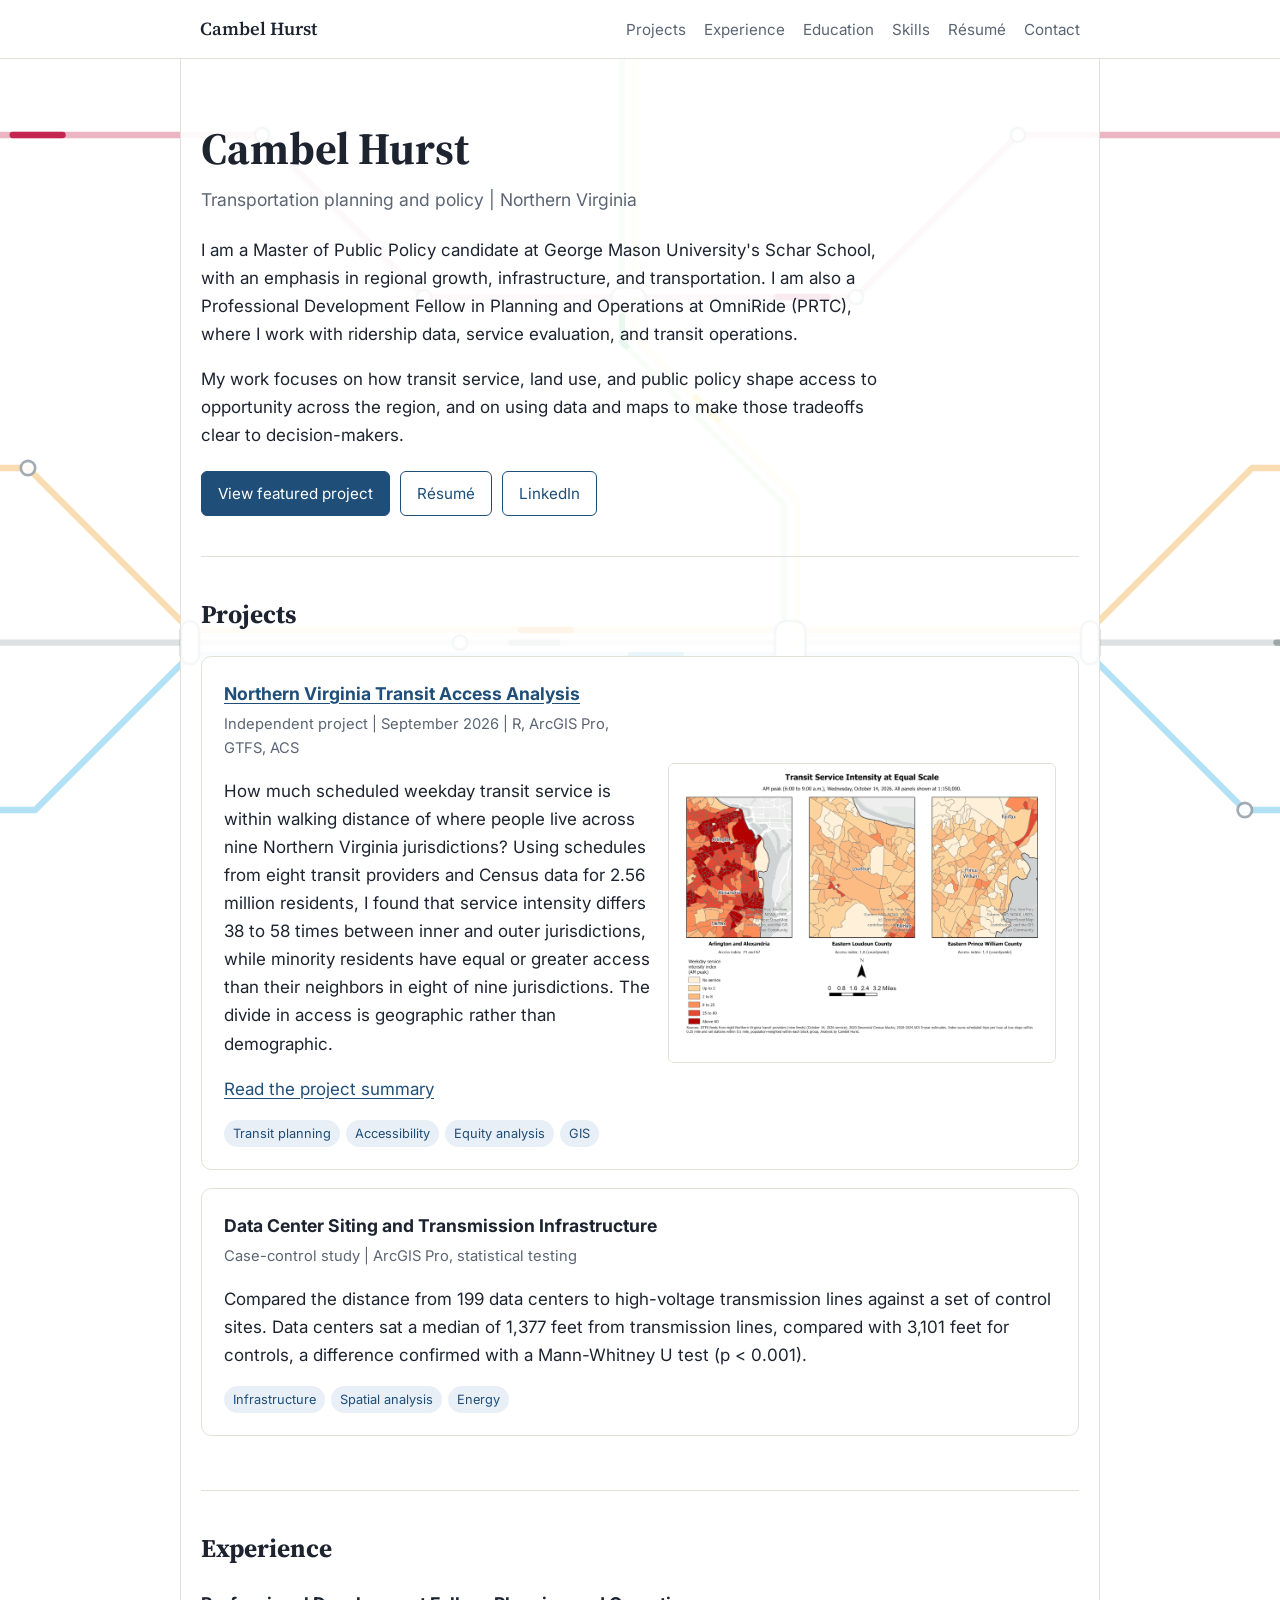
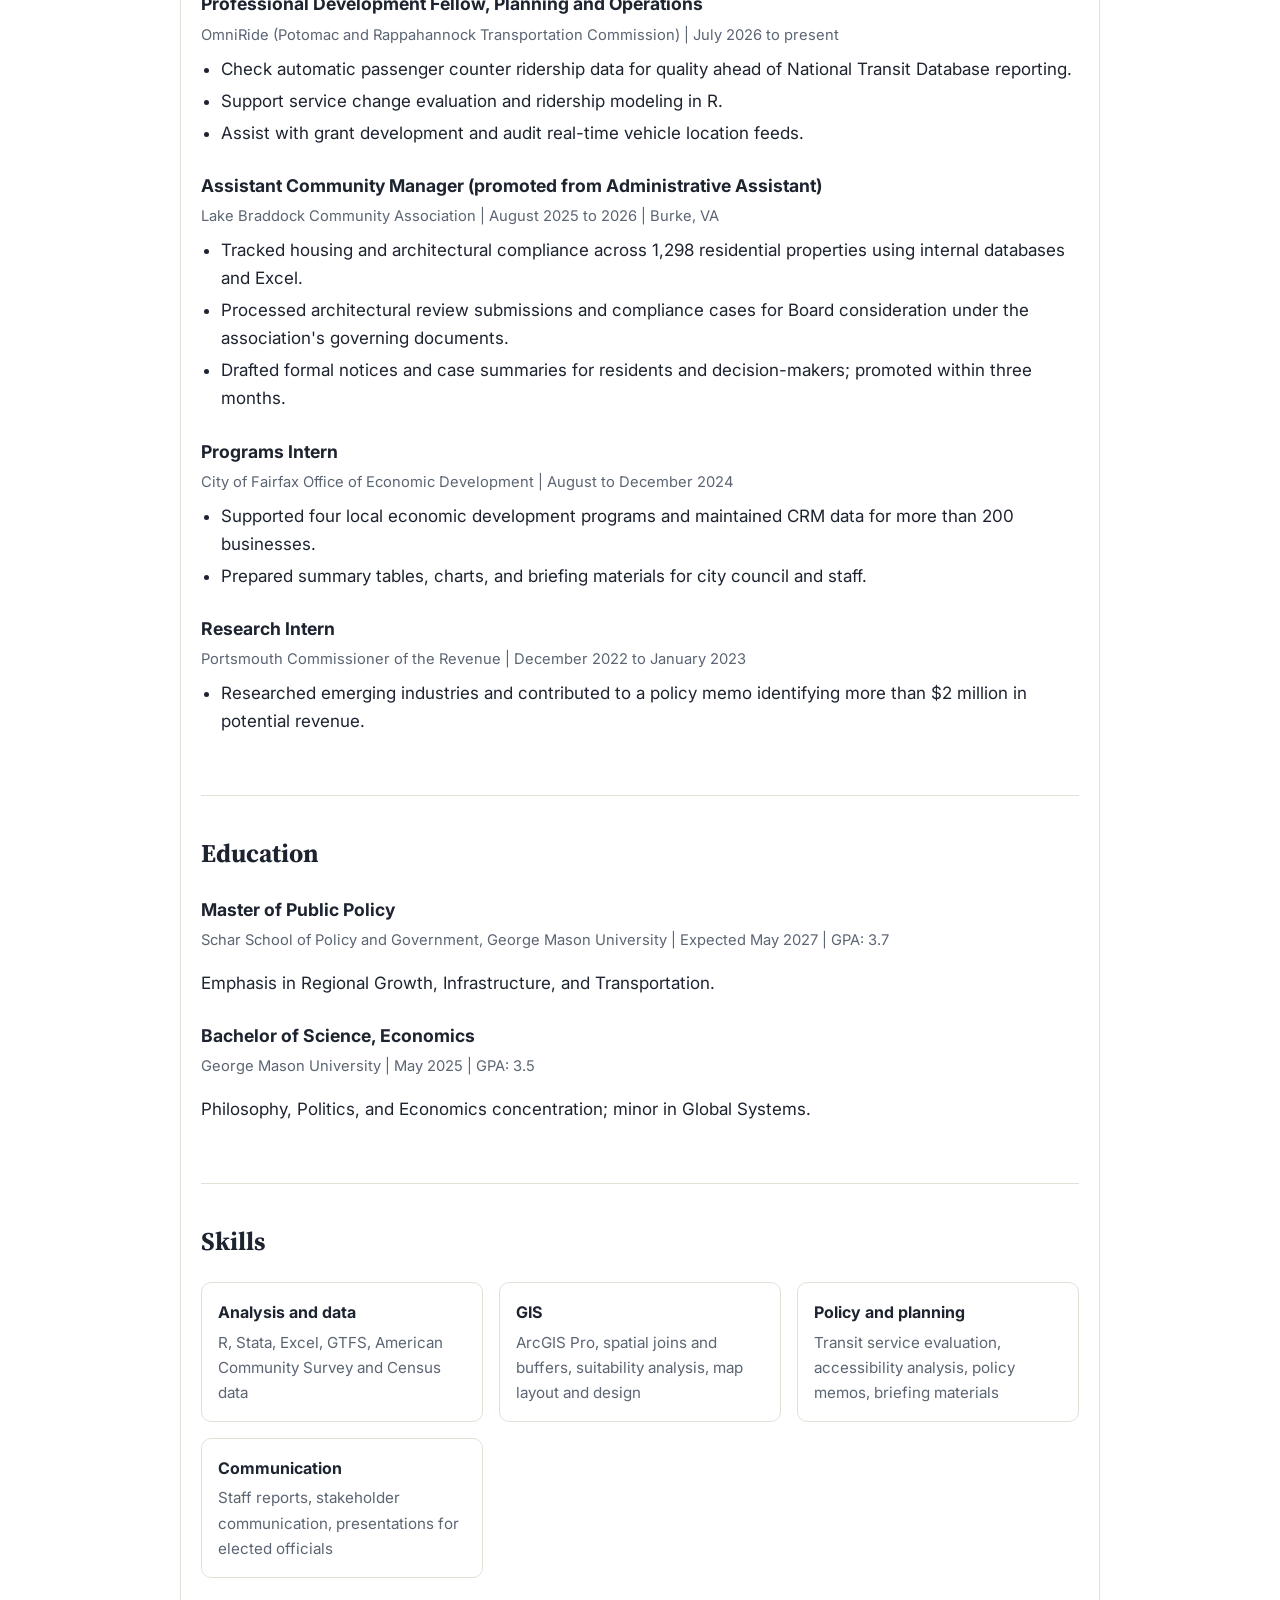
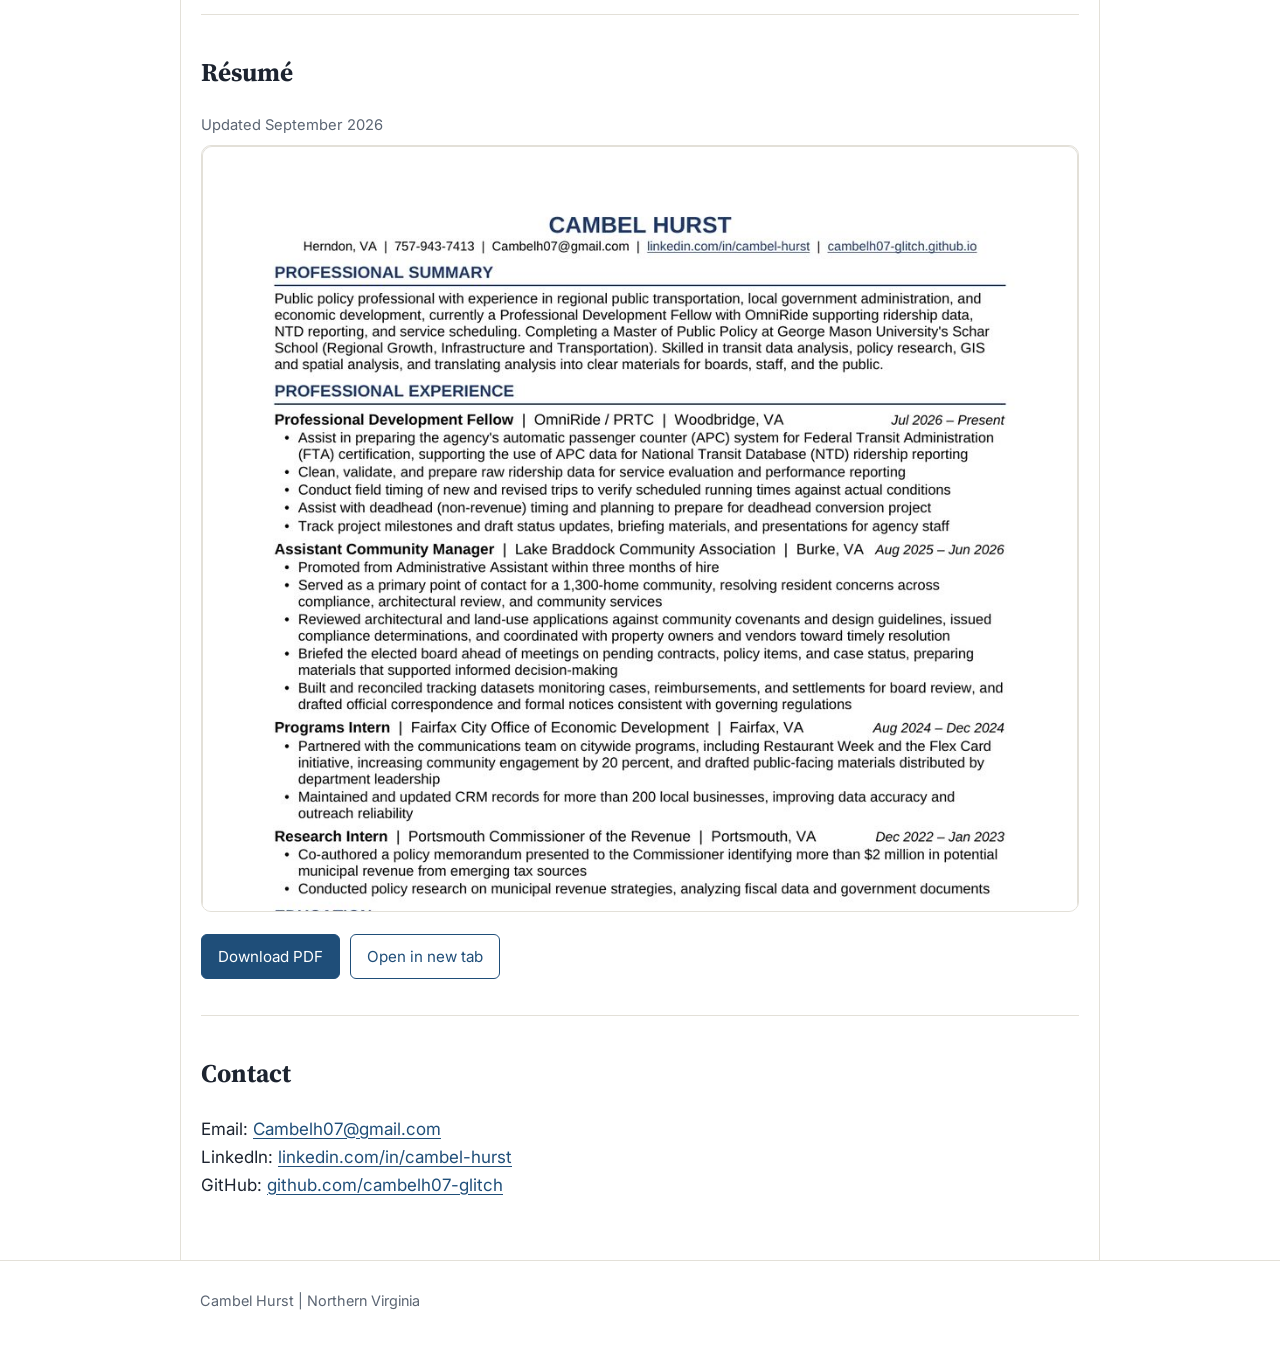
==== index.html @ 43f246e4 "Embed résumé and remove Power BI from skills" ====
<!doctype html>
<html lang="en">
<head>
  <meta charset="utf-8">
  <meta name="viewport" content="width=device-width, initial-scale=1">
  <title>Cambel Hurst | Transportation Planning and Policy</title>
  <meta name="description" content="Portfolio of Cambel Hurst, MPP candidate at George Mason University focused on transit planning, regional growth, and transportation policy in Northern Virginia.">
  <link rel="preconnect" href="https://fonts.googleapis.com">
  <link rel="preconnect" href="https://fonts.gstatic.com" crossorigin>
  <link href="https://fonts.googleapis.com/css2?family=Inter:wght@400;600&family=Source+Serif+4:wght@600&display=swap" rel="stylesheet">
  <link rel="stylesheet" href="assets/style.css?v=3">
</head>
<body>

<header class="site-header">
  <div class="wrap">
    <a class="brand" href="index.html">Cambel Hurst</a>
    <nav class="nav">
      <a href="#projects">Projects</a>
      <a href="#experience">Experience</a>
      <a href="#education">Education</a>
      <a href="#skills">Skills</a>
      <a href="#resume">Résumé</a>
      <a href="#contact">Contact</a>
    </nav>
  </div>
</header>

<main class="wrap">

  <!-- ===== ABOUT (edit the text below) ===== -->
  <div class="hero">
    <h1>Cambel Hurst</h1>
    <p class="role">Transportation planning and policy | Northern Virginia</p>
    <p>I am a Master of Public Policy candidate at George Mason University's Schar School, with an emphasis in regional growth, infrastructure, and transportation. I am also a Professional Development Fellow in Planning and Operations at OmniRide (PRTC), where I work with ridership data, service evaluation, and transit operations.</p>
    <p>My work focuses on how transit service, land use, and public policy shape access to opportunity across the region, and on using data and maps to make those tradeoffs clear to decision-makers.</p>
    <div class="links">
      <a class="btn primary" href="projects/nova-transit-access.html">View featured project</a>
      <a class="btn" href="#resume">Résumé</a>
      <a class="btn" href="https://www.linkedin.com/in/cambel-hurst-66a57421b/">LinkedIn</a>
    </div>
  </div>

  <!-- ===== PROJECTS ===== -->
  <section id="projects">
    <h2>Projects</h2>

    <article class="card feature">
      <div>
        <h3><a href="projects/nova-transit-access.html">Northern Virginia Transit Access Analysis</a></h3>
        <p class="meta">Independent project | September 2026 | R, ArcGIS Pro, GTFS, ACS</p>
        <p>How much scheduled weekday transit service is within walking distance of where people live across nine Northern Virginia jurisdictions? Using schedules from eight transit providers and Census data for 2.56 million residents, I found that service intensity differs 38 to 58 times between inner and outer jurisdictions, while minority residents have equal or greater access than their neighbors in eight of nine jurisdictions. The divide in access is geographic rather than demographic.</p>
        <p><a href="projects/nova-transit-access.html">Read the project summary</a> <!-- | <a href="assets/docs/NoVA_Transit_Access_Report.pdf">Full report (PDF)</a> Restore once the report is cleared for release --></p>
        <ul class="tags"><li>Transit planning</li><li>Accessibility</li><li>Equity analysis</li><li>GIS</li></ul>
      </div>
      <a href="projects/nova-transit-access.html"><img src="assets/img/map2.png" alt="Three map panels at equal scale comparing transit service intensity in Arlington and Alexandria, eastern Loudoun County, and eastern Prince William County."></a>
    </article>

    <article class="card">
      <h3>Data Center Siting and Transmission Infrastructure</h3>
      <p class="meta">Case-control study | ArcGIS Pro, statistical testing</p>
      <p>Compared the distance from 199 data centers to high-voltage transmission lines against a set of control sites. Data centers sat a median of 1,377 feet from transmission lines, compared with 3,101 feet for controls, a difference confirmed with a Mann-Whitney U test (p &lt; 0.001).</p>
      <ul class="tags"><li>Infrastructure</li><li>Spatial analysis</li><li>Energy</li></ul>
    </article>

  </section>

  <!-- ===== EXPERIENCE ===== -->
  <section id="experience">
    <h2>Experience</h2>

    <div class="job">
      <h3>Professional Development Fellow, Planning and Operations</h3>
      <p class="meta">OmniRide (Potomac and Rappahannock Transportation Commission) | July 2026 to present</p>
      <ul>
        <li>Check automatic passenger counter ridership data for quality ahead of National Transit Database reporting.</li>
        <li>Support service change evaluation and ridership modeling in R.</li>
        <li>Assist with grant development and audit real-time vehicle location feeds.</li>
      </ul>
    </div>

    <div class="job">
      <h3>Assistant Community Manager (promoted from Administrative Assistant)</h3>
      <p class="meta">Lake Braddock Community Association | August 2025 to 2026 | Burke, VA</p>
      <ul>
        <li>Tracked housing and architectural compliance across 1,298 residential properties using internal databases and Excel.</li>
        <li>Processed architectural review submissions and compliance cases for Board consideration under the association's governing documents.</li>
        <li>Drafted formal notices and case summaries for residents and decision-makers; promoted within three months.</li>
      </ul>
    </div>

    <div class="job">
      <h3>Programs Intern</h3>
      <p class="meta">City of Fairfax Office of Economic Development | August to December 2024</p>
      <ul>
        <li>Supported four local economic development programs and maintained CRM data for more than 200 businesses.</li>
        <li>Prepared summary tables, charts, and briefing materials for city council and staff.</li>
      </ul>
    </div>

    <div class="job">
      <h3>Research Intern</h3>
      <p class="meta">Portsmouth Commissioner of the Revenue | December 2022 to January 2023</p>
      <ul>
        <li>Researched emerging industries and contributed to a policy memo identifying more than $2 million in potential revenue.</li>
      </ul>
    </div>
  </section>

  <!-- ===== EDUCATION ===== -->
  <section id="education">
    <h2>Education</h2>
    <div class="job">
      <h3>Master of Public Policy</h3>
      <p class="meta">Schar School of Policy and Government, George Mason University | Expected May 2027 | GPA: 3.7</p>
      <p>Emphasis in Regional Growth, Infrastructure, and Transportation.</p>
    </div>
    <div class="job">
      <h3>Bachelor of Science, Economics</h3>
      <p class="meta">George Mason University | May 2025 | GPA: 3.5</p>
      <p>Philosophy, Politics, and Economics concentration; minor in Global Systems.</p>
    </div>
  </section>

  <!-- ===== SKILLS ===== -->
  <section id="skills">
    <h2>Skills</h2>
    <div class="skills">
      <div><h3>Analysis and data</h3><p>R, Stata, Excel, GTFS, American Community Survey and Census data</p></div>
      <div><h3>GIS</h3><p>ArcGIS Pro, spatial joins and buffers, suitability analysis, map layout and design</p></div>
      <div><h3>Policy and planning</h3><p>Transit service evaluation, accessibility analysis, policy memos, briefing materials</p></div>
      <div><h3>Communication</h3><p>Staff reports, stakeholder communication, presentations for elected officials</p></div>
    </div>
  </section>

  <!-- ===== RESUME =====
       To update: replace assets/docs/Cambel_Hurst_Resume.pdf (keep the same file name)
       and assets/img/resume-preview.jpg (the image shown on phones). -->
  <section id="resume">
    <h2>Résumé</h2>
    <p class="meta">Updated September 2026</p>
    <div class="resume-embed">
      <object data="assets/docs/Cambel_Hurst_Resume.pdf#view=FitH&amp;toolbar=0&amp;navpanes=0" type="application/pdf" aria-label="Résumé of Cambel Hurst (PDF)">
        <a href="assets/docs/Cambel_Hurst_Resume.pdf"><img src="assets/img/resume-preview.jpg" alt="One-page résumé of Cambel Hurst" loading="lazy"></a>
      </object>
    </div>
    <a class="resume-image" href="assets/docs/Cambel_Hurst_Resume.pdf"><img src="assets/img/resume-preview.jpg" alt="One-page résumé of Cambel Hurst" loading="lazy"></a>
    <div class="links">
      <a class="btn primary" href="assets/docs/Cambel_Hurst_Resume.pdf" download>Download PDF</a>
      <a class="btn" href="assets/docs/Cambel_Hurst_Resume.pdf" target="_blank" rel="noopener">Open in new tab</a>
    </div>
  </section>

  <!-- ===== CONTACT ===== -->
  <section id="contact">
    <h2>Contact</h2>
    <p>Email: <a href="mailto:Cambelh07@gmail.com">Cambelh07@gmail.com</a><br>
       LinkedIn: <a href="https://www.linkedin.com/in/cambel-hurst-66a57421b/">linkedin.com/in/cambel-hurst</a><br>
       GitHub: <a href="https://github.com/cambelh07-glitch">github.com/cambelh07-glitch</a></p>
  </section>

</main>

<footer>
  <div class="wrap">Cambel Hurst | Northern Virginia</div>
</footer>

</body>
</html>
---- assets/style.css ----
/* Colors and fonts. Change these variables to restyle the whole site. */
:root {
  --bg: #ffffff;
  --surface: #ffffff;
  --text: #1d2430;
  --muted: #5b6573;
  --line: #e3e0d8;
  --accent: #1f4e79;
  --accent-soft: #e8eff6;
  --max: 920px;
  --serif: "Source Serif 4", Georgia, "Times New Roman", serif;
  --sans: "Inter", -apple-system, "Segoe UI", Roboto, Arial, sans-serif;
}

* { box-sizing: border-box; }
html { scroll-behavior: smooth; }
body {
  margin: 0;
  background: #ffffff;
  color: var(--text);
  font-family: var(--sans);
  font-size: 17px;
  line-height: 1.65;
}
a { color: var(--accent); text-underline-offset: 3px; }
a:hover { text-decoration-thickness: 2px; }
img { max-width: 100%; height: auto; display: block; }

.wrap { max-width: var(--max); margin: 0 auto; padding: 0 20px; }

/* Animated transit-line background (assets/img/metro-lines.svg) */
body::before {
  content: ""; position: fixed; inset: 0; z-index: -1;
  background: #ffffff url("img/metro-lines.svg") center / cover no-repeat;
}
main.wrap {
  background: rgba(255, 255, 255, 0.9);
  border-left: 1px solid var(--line); border-right: 1px solid var(--line);
  padding-bottom: 8px;
}

/* Header and navigation */
.site-header { border-bottom: 1px solid var(--line); background: var(--surface); }
.site-header .wrap { display: flex; flex-wrap: wrap; align-items: center; justify-content: space-between; gap: 12px; padding-top: 14px; padding-bottom: 14px; }
.brand { font-family: var(--serif); font-weight: 600; font-size: 1.15rem; color: var(--text); text-decoration: none; }
.nav { display: flex; flex-wrap: wrap; gap: 18px; font-size: 0.95rem; }
.nav a { color: var(--muted); text-decoration: none; }
.nav a:hover { color: var(--accent); }

/* Hero */
.hero { padding: 64px 0 40px; }
.hero h1 { font-family: var(--serif); font-size: clamp(2rem, 5vw, 2.8rem); line-height: 1.15; margin: 0 0 10px; }
.hero .role { font-size: 1.1rem; color: var(--muted); margin: 0 0 22px; }
.hero p { max-width: 680px; }
.links { display: flex; flex-wrap: wrap; gap: 10px; margin-top: 22px; }
.btn {
  display: inline-block; padding: 9px 16px; border-radius: 6px; font-size: 0.95rem;
  border: 1px solid var(--accent); color: var(--accent); text-decoration: none; background: transparent;
}
.btn.primary { background: var(--accent); color: var(--surface); }
.btn:hover { background: var(--accent-soft); }
.btn.primary:hover { opacity: 0.9; background: var(--accent); }

/* Sections */
section { padding: 36px 0; border-top: 1px solid var(--line); }
section h2 { font-family: var(--serif); font-size: 1.6rem; margin: 0 0 20px; }
h3 { font-size: 1.1rem; margin: 0 0 4px; }
.meta { color: var(--muted); font-size: 0.92rem; margin: 0 0 8px; }

/* Project cards */
.card {
  background: var(--surface); border: 1px solid var(--line); border-radius: 10px;
  padding: 22px; margin-bottom: 18px;
}
.card.feature { display: grid; grid-template-columns: 1fr; gap: 18px; }
@media (min-width: 760px) { .card.feature { grid-template-columns: 1.1fr 1fr; align-items: center; } }
.card img { border-radius: 6px; border: 1px solid var(--line); }
.tags { display: flex; flex-wrap: wrap; gap: 6px; margin: 10px 0 0; padding: 0; list-style: none; }
.tags li { font-size: 0.8rem; background: var(--accent-soft); color: var(--accent); padding: 3px 9px; border-radius: 999px; }

/* Experience */
.job { margin-bottom: 24px; }
.job ul { margin: 6px 0 0; padding-left: 20px; }
.job li { margin-bottom: 4px; }

/* Skills grid */
.skills { display: grid; grid-template-columns: repeat(auto-fit, minmax(240px, 1fr)); gap: 16px; }
.skills div { background: var(--surface); border: 1px solid var(--line); border-radius: 10px; padding: 16px; }
.skills h3 { font-size: 1rem; }
.skills p { margin: 0; color: var(--muted); font-size: 0.95rem; }

/* Project page */
.project-header { padding: 48px 0 24px; }
.project-header h1 { font-family: var(--serif); font-size: clamp(1.8rem, 4.5vw, 2.4rem); line-height: 1.2; margin: 0 0 10px; }
.findings { padding-left: 20px; }
.findings li { margin-bottom: 8px; }
figure { margin: 26px 0; }
figcaption { color: var(--muted); font-size: 0.9rem; margin-top: 8px; }
.table-wrap { overflow-x: auto; }
table { border-collapse: collapse; width: 100%; font-size: 0.92rem; background: var(--surface); }
th, td { padding: 8px 10px; border-bottom: 1px solid var(--line); text-align: right; white-space: nowrap; }
th:first-child, td:first-child { text-align: left; }
thead th { color: var(--muted); font-weight: 600; }
tr.total td { font-weight: 700; }
.note { background: var(--accent-soft); border-radius: 10px; padding: 16px 18px; font-size: 0.95rem; }

footer { background: rgba(255, 255, 255, 0.9); border-top: 1px solid var(--line); padding: 28px 0 40px; color: var(--muted); font-size: 0.9rem; }

/* Embedded résumé. Desktop shows the PDF viewer; phones show a preview image that opens the PDF. */
.resume-embed { border: 1px solid var(--line); border-radius: 10px; overflow: hidden; background: #f4f4f4; }
.resume-embed object { display: block; width: 100%; height: 1100px; max-height: 85vh; border: 0; }
.resume-image { display: none; }
.resume-image img, .resume-embed img { border: 1px solid var(--line); border-radius: 10px; }
@media (max-width: 759px) {
  .resume-embed { display: none; }
  .resume-image { display: block; }
}
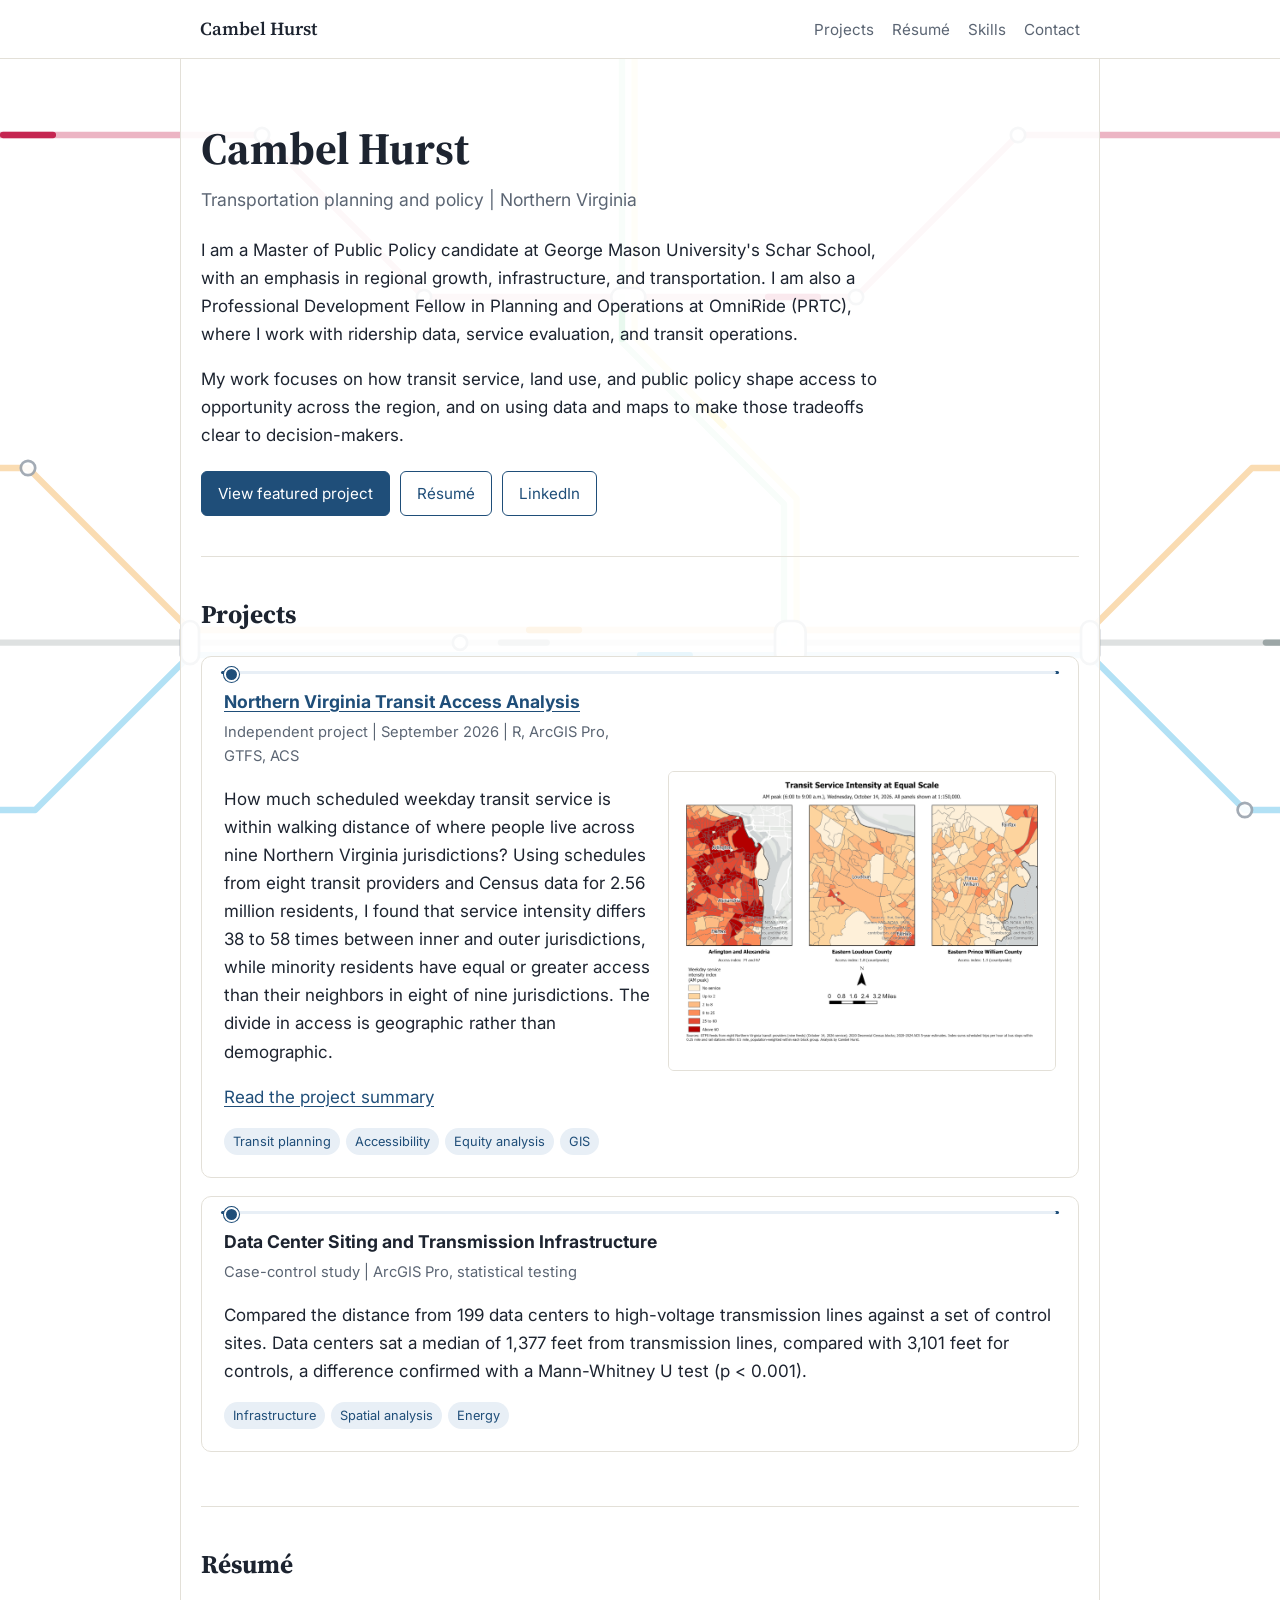
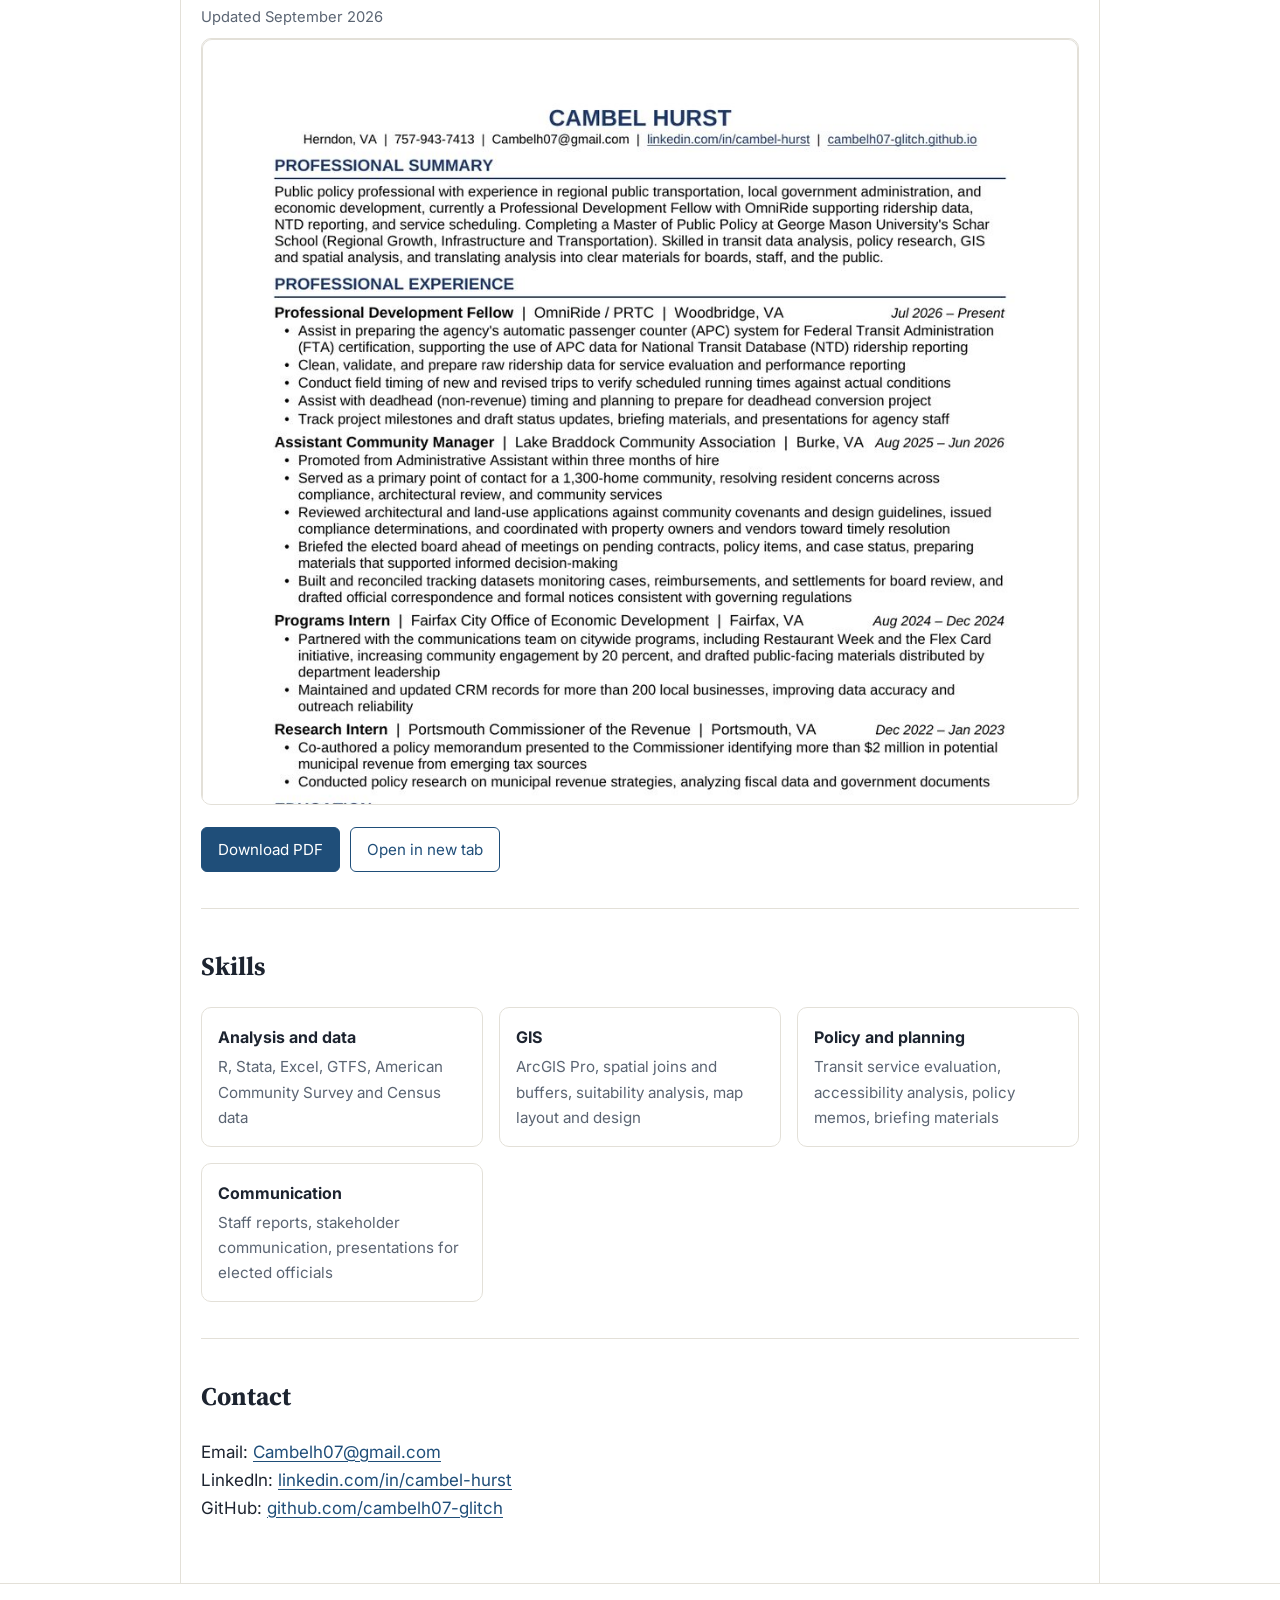
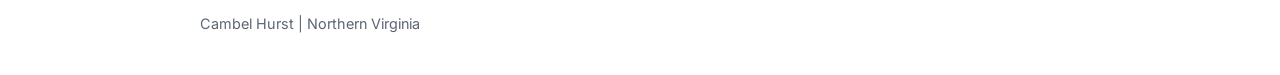
==== commit 6794fc4f: "Replace Experience and Education with résumé; animate projects" ====
--- a/index.html
+++ b/index.html
@@ -8,7 +8,8 @@
   <link rel="preconnect" href="https://fonts.googleapis.com">
   <link rel="preconnect" href="https://fonts.gstatic.com" crossorigin>
   <link href="https://fonts.googleapis.com/css2?family=Inter:wght@400;600&family=Source+Serif+4:wght@600&display=swap" rel="stylesheet">
-  <link rel="stylesheet" href="assets/style.css?v=3">
+  <link rel="stylesheet" href="assets/style.css?v=4">
+  <script>document.documentElement.classList.add("js");</script>
 </head>
 <body>
 
@@ -17,10 +18,8 @@
     <a class="brand" href="index.html">Cambel Hurst</a>
     <nav class="nav">
       <a href="#projects">Projects</a>
-      <a href="#experience">Experience</a>
-      <a href="#education">Education</a>
+      <a href="#resume">Résumé</a>
       <a href="#skills">Skills</a>
-      <a href="#resume">Résumé</a>
       <a href="#contact">Contact</a>
     </nav>
   </div>
@@ -65,74 +64,6 @@
 
   </section>
 
-  <!-- ===== EXPERIENCE ===== -->
-  <section id="experience">
-    <h2>Experience</h2>
-
-    <div class="job">
-      <h3>Professional Development Fellow, Planning and Operations</h3>
-      <p class="meta">OmniRide (Potomac and Rappahannock Transportation Commission) | July 2026 to present</p>
-      <ul>
-        <li>Check automatic passenger counter ridership data for quality ahead of National Transit Database reporting.</li>
-        <li>Support service change evaluation and ridership modeling in R.</li>
-        <li>Assist with grant development and audit real-time vehicle location feeds.</li>
-      </ul>
-    </div>
-
-    <div class="job">
-      <h3>Assistant Community Manager (promoted from Administrative Assistant)</h3>
-      <p class="meta">Lake Braddock Community Association | August 2025 to 2026 | Burke, VA</p>
-      <ul>
-        <li>Tracked housing and architectural compliance across 1,298 residential properties using internal databases and Excel.</li>
-        <li>Processed architectural review submissions and compliance cases for Board consideration under the association's governing documents.</li>
-        <li>Drafted formal notices and case summaries for residents and decision-makers; promoted within three months.</li>
-      </ul>
-    </div>
-
-    <div class="job">
-      <h3>Programs Intern</h3>
-      <p class="meta">City of Fairfax Office of Economic Development | August to December 2024</p>
-      <ul>
-        <li>Supported four local economic development programs and maintained CRM data for more than 200 businesses.</li>
-        <li>Prepared summary tables, charts, and briefing materials for city council and staff.</li>
-      </ul>
-    </div>
-
-    <div class="job">
-      <h3>Research Intern</h3>
-      <p class="meta">Portsmouth Commissioner of the Revenue | December 2022 to January 2023</p>
-      <ul>
-        <li>Researched emerging industries and contributed to a policy memo identifying more than $2 million in potential revenue.</li>
-      </ul>
-    </div>
-  </section>
-
-  <!-- ===== EDUCATION ===== -->
-  <section id="education">
-    <h2>Education</h2>
-    <div class="job">
-      <h3>Master of Public Policy</h3>
-      <p class="meta">Schar School of Policy and Government, George Mason University | Expected May 2027 | GPA: 3.7</p>
-      <p>Emphasis in Regional Growth, Infrastructure, and Transportation.</p>
-    </div>
-    <div class="job">
-      <h3>Bachelor of Science, Economics</h3>
-      <p class="meta">George Mason University | May 2025 | GPA: 3.5</p>
-      <p>Philosophy, Politics, and Economics concentration; minor in Global Systems.</p>
-    </div>
-  </section>
-
-  <!-- ===== SKILLS ===== -->
-  <section id="skills">
-    <h2>Skills</h2>
-    <div class="skills">
-      <div><h3>Analysis and data</h3><p>R, Stata, Excel, GTFS, American Community Survey and Census data</p></div>
-      <div><h3>GIS</h3><p>ArcGIS Pro, spatial joins and buffers, suitability analysis, map layout and design</p></div>
-      <div><h3>Policy and planning</h3><p>Transit service evaluation, accessibility analysis, policy memos, briefing materials</p></div>
-      <div><h3>Communication</h3><p>Staff reports, stakeholder communication, presentations for elected officials</p></div>
-    </div>
-  </section>
-
   <!-- ===== RESUME =====
        To update: replace assets/docs/Cambel_Hurst_Resume.pdf (keep the same file name)
        and assets/img/resume-preview.jpg (the image shown on phones). -->
@@ -151,6 +82,17 @@
     </div>
   </section>
 
+  <!-- ===== SKILLS ===== -->
+  <section id="skills">
+    <h2>Skills</h2>
+    <div class="skills">
+      <div><h3>Analysis and data</h3><p>R, Stata, Excel, GTFS, American Community Survey and Census data</p></div>
+      <div><h3>GIS</h3><p>ArcGIS Pro, spatial joins and buffers, suitability analysis, map layout and design</p></div>
+      <div><h3>Policy and planning</h3><p>Transit service evaluation, accessibility analysis, policy memos, briefing materials</p></div>
+      <div><h3>Communication</h3><p>Staff reports, stakeholder communication, presentations for elected officials</p></div>
+    </div>
+  </section>
+
   <!-- ===== CONTACT ===== -->
   <section id="contact">
     <h2>Contact</h2>
@@ -165,5 +107,17 @@
   <div class="wrap">Cambel Hurst | Northern Virginia</div>
 </footer>
 
+<script>
+  // Project cards slide into view as you scroll to them.
+  (function () {
+    var cards = document.querySelectorAll("#projects .card");
+    if (!("IntersectionObserver" in window)) { cards.forEach(function (c) { c.classList.add("in-view"); }); return; }
+    var io = new IntersectionObserver(function (entries) {
+      entries.forEach(function (e) { if (e.isIntersecting) { var t = e.target; t.classList.add("in-view"); io.unobserve(t); setTimeout(function () { t.style.transitionDelay = ""; }, 1200); } });
+    }, { threshold: 0.15 });
+    cards.forEach(function (c, i) { c.style.transitionDelay = (i * 120) + "ms"; io.observe(c); });
+  })();
+</script>
+
 </body>
 </html>
--- a/assets/style.css
+++ b/assets/style.css
@@ -115,3 +115,35 @@
   .resume-embed { display: none; }
   .resume-image { display: block; }
 }
+
+/* Project cards: a transit "route" runs along the top of each card, with a train dot
+   that travels it slowly and speeds up on hover. Cards slide in as you scroll. */
+#projects .card { position: relative; overflow: hidden; padding-top: 30px;
+  transition: transform .5s ease, box-shadow .3s ease, opacity .6s ease, border-color .3s ease; }
+#projects .card::before {
+  content: ""; position: absolute; top: 14px; left: 22px; right: 22px; height: 3px;
+  border-radius: 3px; background: var(--accent-soft);
+  box-shadow: -3px 0 0 0 var(--accent), 3px 0 0 0 var(--accent);
+}
+#projects .card::after {
+  content: ""; position: absolute; top: 10px; left: 22px; width: 11px; height: 11px;
+  border-radius: 50%; background: var(--accent); border: 2px solid #fff;
+  box-shadow: 0 0 0 1px var(--accent);
+  animation: route 9s ease-in-out infinite alternate;
+}
+#projects .card:nth-of-type(2)::after { animation-delay: -4.5s; }
+#projects .card:hover { transform: translateY(-4px); box-shadow: 0 10px 28px rgba(31, 78, 121, .12); border-color: #c9d6e3; }
+#projects .card:hover::after { animation-duration: 2.4s; }
+#projects .card img { transition: transform .6s ease; }
+#projects .card:hover img { transform: scale(1.03); }
+@keyframes route { from { left: 22px; } to { left: calc(100% - 33px); } }
+
+.js #projects .card { opacity: 0; transform: translateY(24px); }
+.js #projects .card.in-view { opacity: 1; transform: none; }
+.js #projects .card.in-view:hover { transform: translateY(-4px); }
+
+@media (prefers-reduced-motion: reduce) {
+  #projects .card, #projects .card img { transition: none; }
+  #projects .card::after { animation: none; }
+  .js #projects .card { opacity: 1; transform: none; }
+}
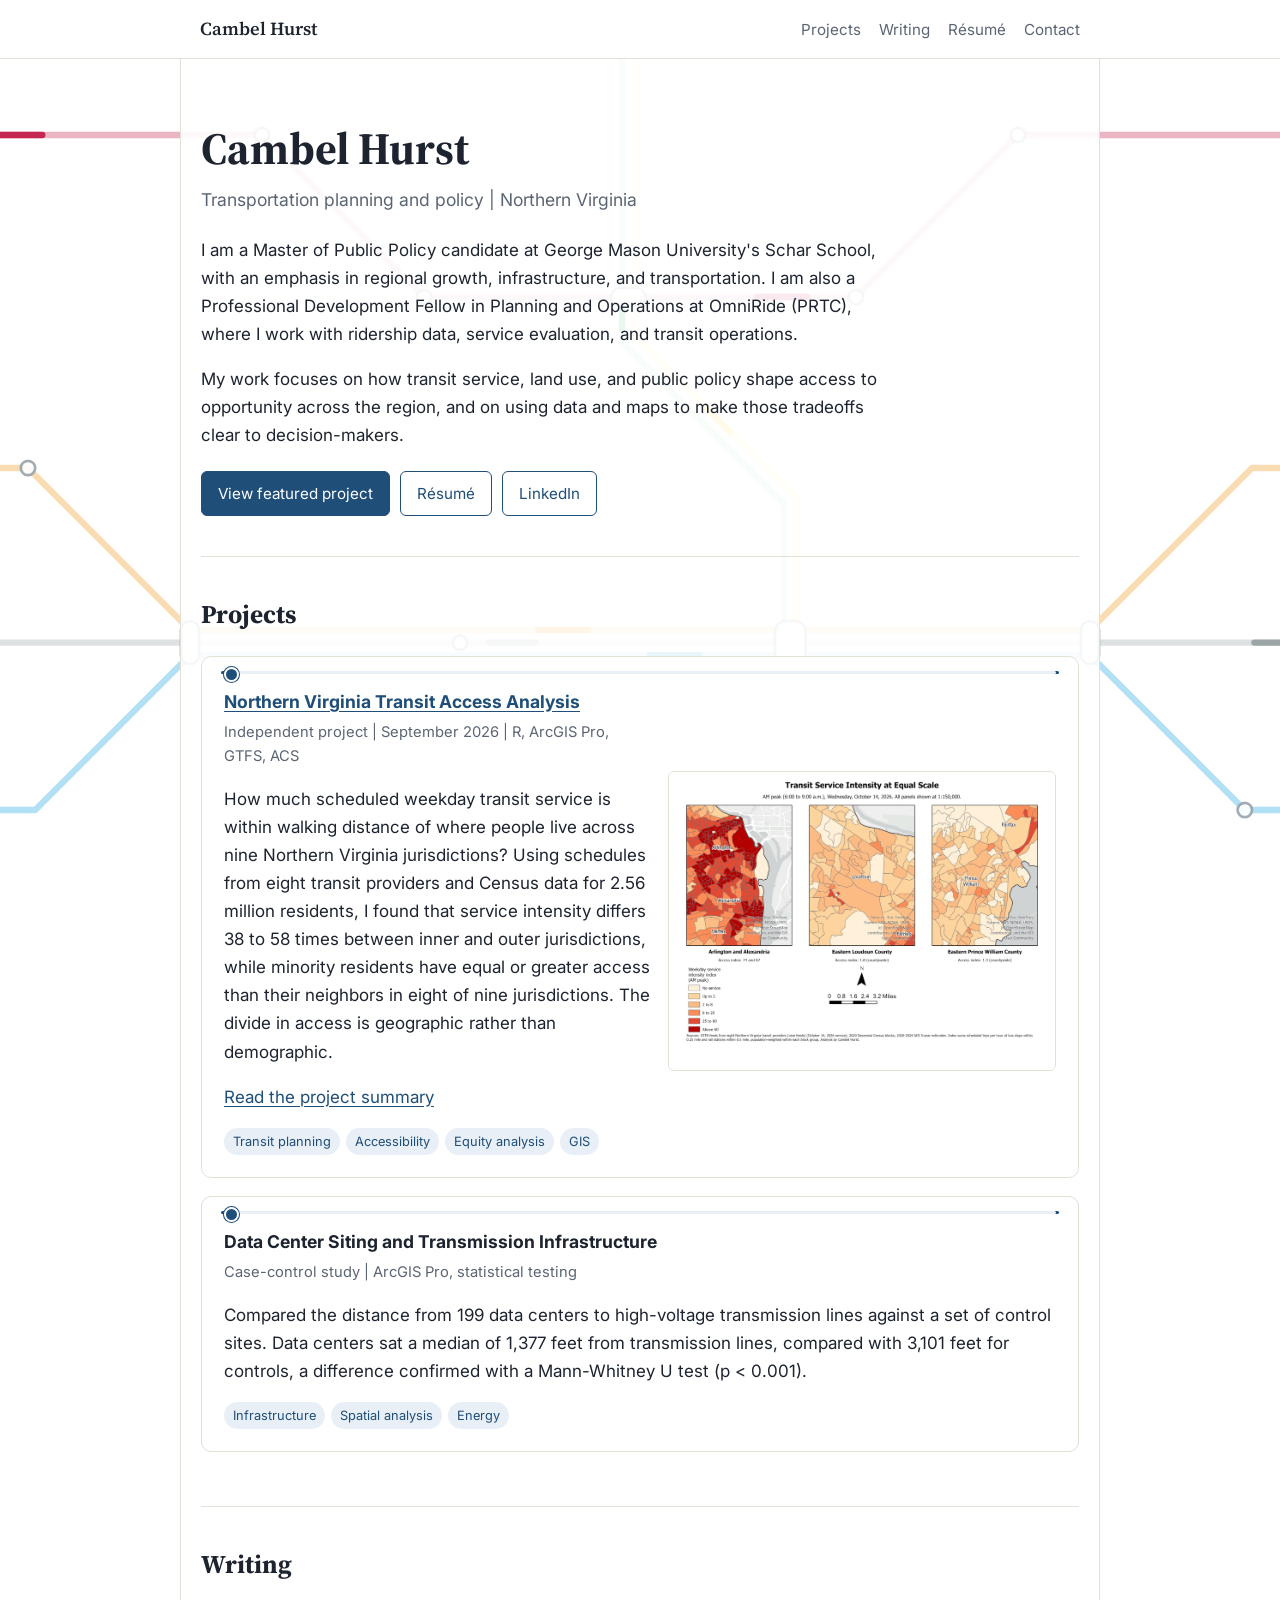
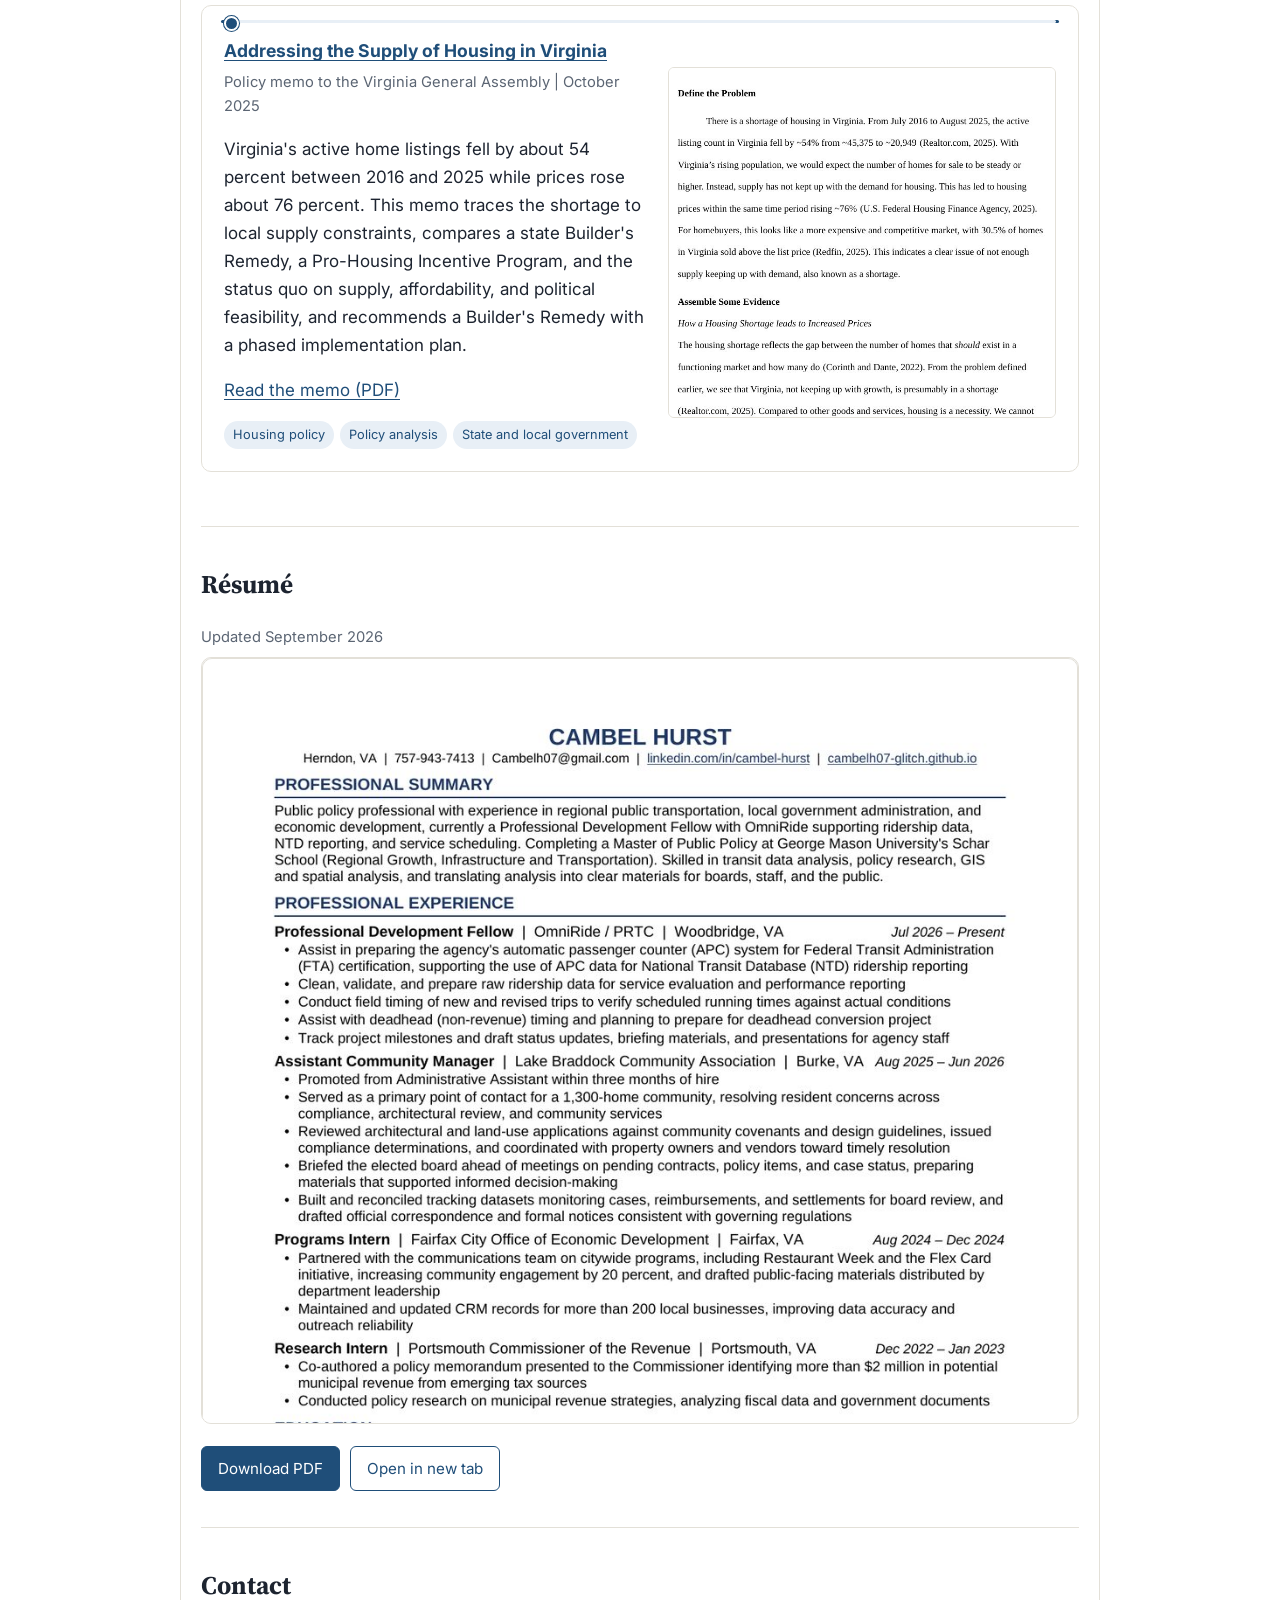
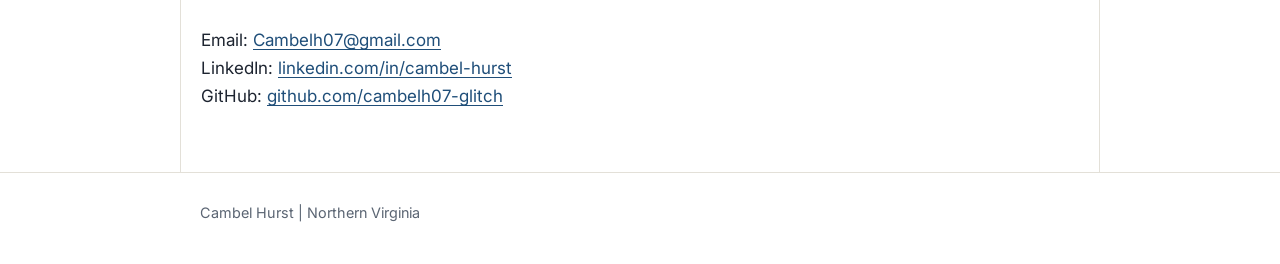
==== commit f0e9b251: "Add writing sample, site icon, and link preview; remove Skills" ====
--- a/index.html
+++ b/index.html
@@ -5,10 +5,24 @@
   <meta name="viewport" content="width=device-width, initial-scale=1">
   <title>Cambel Hurst | Transportation Planning and Policy</title>
   <meta name="description" content="Portfolio of Cambel Hurst, MPP candidate at George Mason University focused on transit planning, regional growth, and transportation policy in Northern Virginia.">
+  <link rel="icon" href="favicon.ico" sizes="any">
+  <link rel="icon" type="image/png" sizes="32x32" href="assets/img/icon-32.png">
+  <link rel="apple-touch-icon" href="assets/img/icon-180.png">
+  <meta name="theme-color" content="#1f4e79">
+  <!-- Link preview (LinkedIn, email, texts) -->
+  <meta property="og:type" content="website">
+  <meta property="og:url" content="https://cambelh07-glitch.github.io/">
+  <meta property="og:title" content="Cambel Hurst | Transportation Planning and Policy">
+  <meta property="og:description" content="Portfolio of Cambel Hurst: transit planning, GIS and R analysis, and transportation policy in Northern Virginia.">
+  <meta property="og:image" content="https://cambelh07-glitch.github.io/assets/img/og-preview.png">
+  <meta property="og:image:width" content="1200">
+  <meta property="og:image:height" content="630">
+  <meta property="og:image:alt" content="Cambel Hurst, transportation planning and policy, Northern Virginia">
+  <meta name="twitter:card" content="summary_large_image">
   <link rel="preconnect" href="https://fonts.googleapis.com">
   <link rel="preconnect" href="https://fonts.gstatic.com" crossorigin>
   <link href="https://fonts.googleapis.com/css2?family=Inter:wght@400;600&family=Source+Serif+4:wght@600&display=swap" rel="stylesheet">
-  <link rel="stylesheet" href="assets/style.css?v=4">
+  <link rel="stylesheet" href="assets/style.css?v=5">
   <script>document.documentElement.classList.add("js");</script>
 </head>
 <body>
@@ -18,8 +32,8 @@
     <a class="brand" href="index.html">Cambel Hurst</a>
     <nav class="nav">
       <a href="#projects">Projects</a>
+      <a href="#writing">Writing</a>
       <a href="#resume">Résumé</a>
-      <a href="#skills">Skills</a>
       <a href="#contact">Contact</a>
     </nav>
   </div>
@@ -44,7 +58,7 @@
   <section id="projects">
     <h2>Projects</h2>
 
-    <article class="card feature">
+    <article class="card feature anim-card">
       <div>
         <h3><a href="projects/nova-transit-access.html">Northern Virginia Transit Access Analysis</a></h3>
         <p class="meta">Independent project | September 2026 | R, ArcGIS Pro, GTFS, ACS</p>
@@ -55,13 +69,29 @@
       <a href="projects/nova-transit-access.html"><img src="assets/img/map2.png" alt="Three map panels at equal scale comparing transit service intensity in Arlington and Alexandria, eastern Loudoun County, and eastern Prince William County."></a>
     </article>
 
-    <article class="card">
+    <article class="card anim-card">
       <h3>Data Center Siting and Transmission Infrastructure</h3>
       <p class="meta">Case-control study | ArcGIS Pro, statistical testing</p>
       <p>Compared the distance from 199 data centers to high-voltage transmission lines against a set of control sites. Data centers sat a median of 1,377 feet from transmission lines, compared with 3,101 feet for controls, a difference confirmed with a Mann-Whitney U test (p &lt; 0.001).</p>
       <ul class="tags"><li>Infrastructure</li><li>Spatial analysis</li><li>Energy</li></ul>
     </article>
 
+  </section>
+
+  <!-- ===== WRITING ===== -->
+  <section id="writing">
+    <h2>Writing</h2>
+
+    <article class="card feature anim-card">
+      <div>
+        <h3><a href="assets/docs/Cambel_Hurst_Policy_Memo_Virginia_Housing.pdf">Addressing the Supply of Housing in Virginia</a></h3>
+        <p class="meta">Policy memo to the Virginia General Assembly | October 2025</p>
+        <p>Virginia's active home listings fell by about 54 percent between 2016 and 2025 while prices rose about 76 percent. This memo traces the shortage to local supply constraints, compares a state Builder's Remedy, a Pro-Housing Incentive Program, and the status quo on supply, affordability, and political feasibility, and recommends a Builder's Remedy with a phased implementation plan.</p>
+        <p><a href="assets/docs/Cambel_Hurst_Policy_Memo_Virginia_Housing.pdf">Read the memo (PDF)</a></p>
+        <ul class="tags"><li>Housing policy</li><li>Policy analysis</li><li>State and local government</li></ul>
+      </div>
+      <a href="assets/docs/Cambel_Hurst_Policy_Memo_Virginia_Housing.pdf"><img src="assets/img/memo-preview.jpg" alt="First page of the policy memo on Virginia's housing supply" loading="lazy"></a>
+    </article>
   </section>
 
   <!-- ===== RESUME =====
@@ -82,17 +112,6 @@
     </div>
   </section>
 
-  <!-- ===== SKILLS ===== -->
-  <section id="skills">
-    <h2>Skills</h2>
-    <div class="skills">
-      <div><h3>Analysis and data</h3><p>R, Stata, Excel, GTFS, American Community Survey and Census data</p></div>
-      <div><h3>GIS</h3><p>ArcGIS Pro, spatial joins and buffers, suitability analysis, map layout and design</p></div>
-      <div><h3>Policy and planning</h3><p>Transit service evaluation, accessibility analysis, policy memos, briefing materials</p></div>
-      <div><h3>Communication</h3><p>Staff reports, stakeholder communication, presentations for elected officials</p></div>
-    </div>
-  </section>
-
   <!-- ===== CONTACT ===== -->
   <section id="contact">
     <h2>Contact</h2>
@@ -108,9 +127,9 @@
 </footer>
 
 <script>
-  // Project cards slide into view as you scroll to them.
+  // Project and writing cards slide into view as you scroll to them.
   (function () {
-    var cards = document.querySelectorAll("#projects .card");
+    var cards = document.querySelectorAll(".anim-card");
     if (!("IntersectionObserver" in window)) { cards.forEach(function (c) { c.classList.add("in-view"); }); return; }
     var io = new IntersectionObserver(function (entries) {
       entries.forEach(function (e) { if (e.isIntersecting) { var t = e.target; t.classList.add("in-view"); io.unobserve(t); setTimeout(function () { t.style.transitionDelay = ""; }, 1200); } });
--- a/assets/style.css
+++ b/assets/style.css
@@ -116,34 +116,34 @@
   .resume-image { display: block; }
 }
 
-/* Project cards: a transit "route" runs along the top of each card, with a train dot
+/* Animated cards (class "anim-card", used in Projects and Writing): a transit "route" runs along the top of each card, with a train dot
    that travels it slowly and speeds up on hover. Cards slide in as you scroll. */
-#projects .card { position: relative; overflow: hidden; padding-top: 30px;
+.anim-card { position: relative; overflow: hidden; padding-top: 30px;
   transition: transform .5s ease, box-shadow .3s ease, opacity .6s ease, border-color .3s ease; }
-#projects .card::before {
+.anim-card::before {
   content: ""; position: absolute; top: 14px; left: 22px; right: 22px; height: 3px;
   border-radius: 3px; background: var(--accent-soft);
   box-shadow: -3px 0 0 0 var(--accent), 3px 0 0 0 var(--accent);
 }
-#projects .card::after {
+.anim-card::after {
   content: ""; position: absolute; top: 10px; left: 22px; width: 11px; height: 11px;
   border-radius: 50%; background: var(--accent); border: 2px solid #fff;
   box-shadow: 0 0 0 1px var(--accent);
   animation: route 9s ease-in-out infinite alternate;
 }
-#projects .card:nth-of-type(2)::after { animation-delay: -4.5s; }
-#projects .card:hover { transform: translateY(-4px); box-shadow: 0 10px 28px rgba(31, 78, 121, .12); border-color: #c9d6e3; }
-#projects .card:hover::after { animation-duration: 2.4s; }
-#projects .card img { transition: transform .6s ease; }
-#projects .card:hover img { transform: scale(1.03); }
+.anim-card:nth-of-type(2)::after { animation-delay: -4.5s; }
+.anim-card:hover { transform: translateY(-4px); box-shadow: 0 10px 28px rgba(31, 78, 121, .12); border-color: #c9d6e3; }
+.anim-card:hover::after { animation-duration: 2.4s; }
+.anim-card img { transition: transform .6s ease; }
+.anim-card:hover img { transform: scale(1.03); }
 @keyframes route { from { left: 22px; } to { left: calc(100% - 33px); } }
 
-.js #projects .card { opacity: 0; transform: translateY(24px); }
-.js #projects .card.in-view { opacity: 1; transform: none; }
-.js #projects .card.in-view:hover { transform: translateY(-4px); }
+.js .anim-card { opacity: 0; transform: translateY(24px); }
+.js .anim-card.in-view { opacity: 1; transform: none; }
+.js .anim-card.in-view:hover { transform: translateY(-4px); }
 
 @media (prefers-reduced-motion: reduce) {
-  #projects .card, #projects .card img { transition: none; }
-  #projects .card::after { animation: none; }
-  .js #projects .card { opacity: 1; transform: none; }
+  .anim-card, .anim-card img { transition: none; }
+  .anim-card::after { animation: none; }
+  .js .anim-card { opacity: 1; transform: none; }
 }
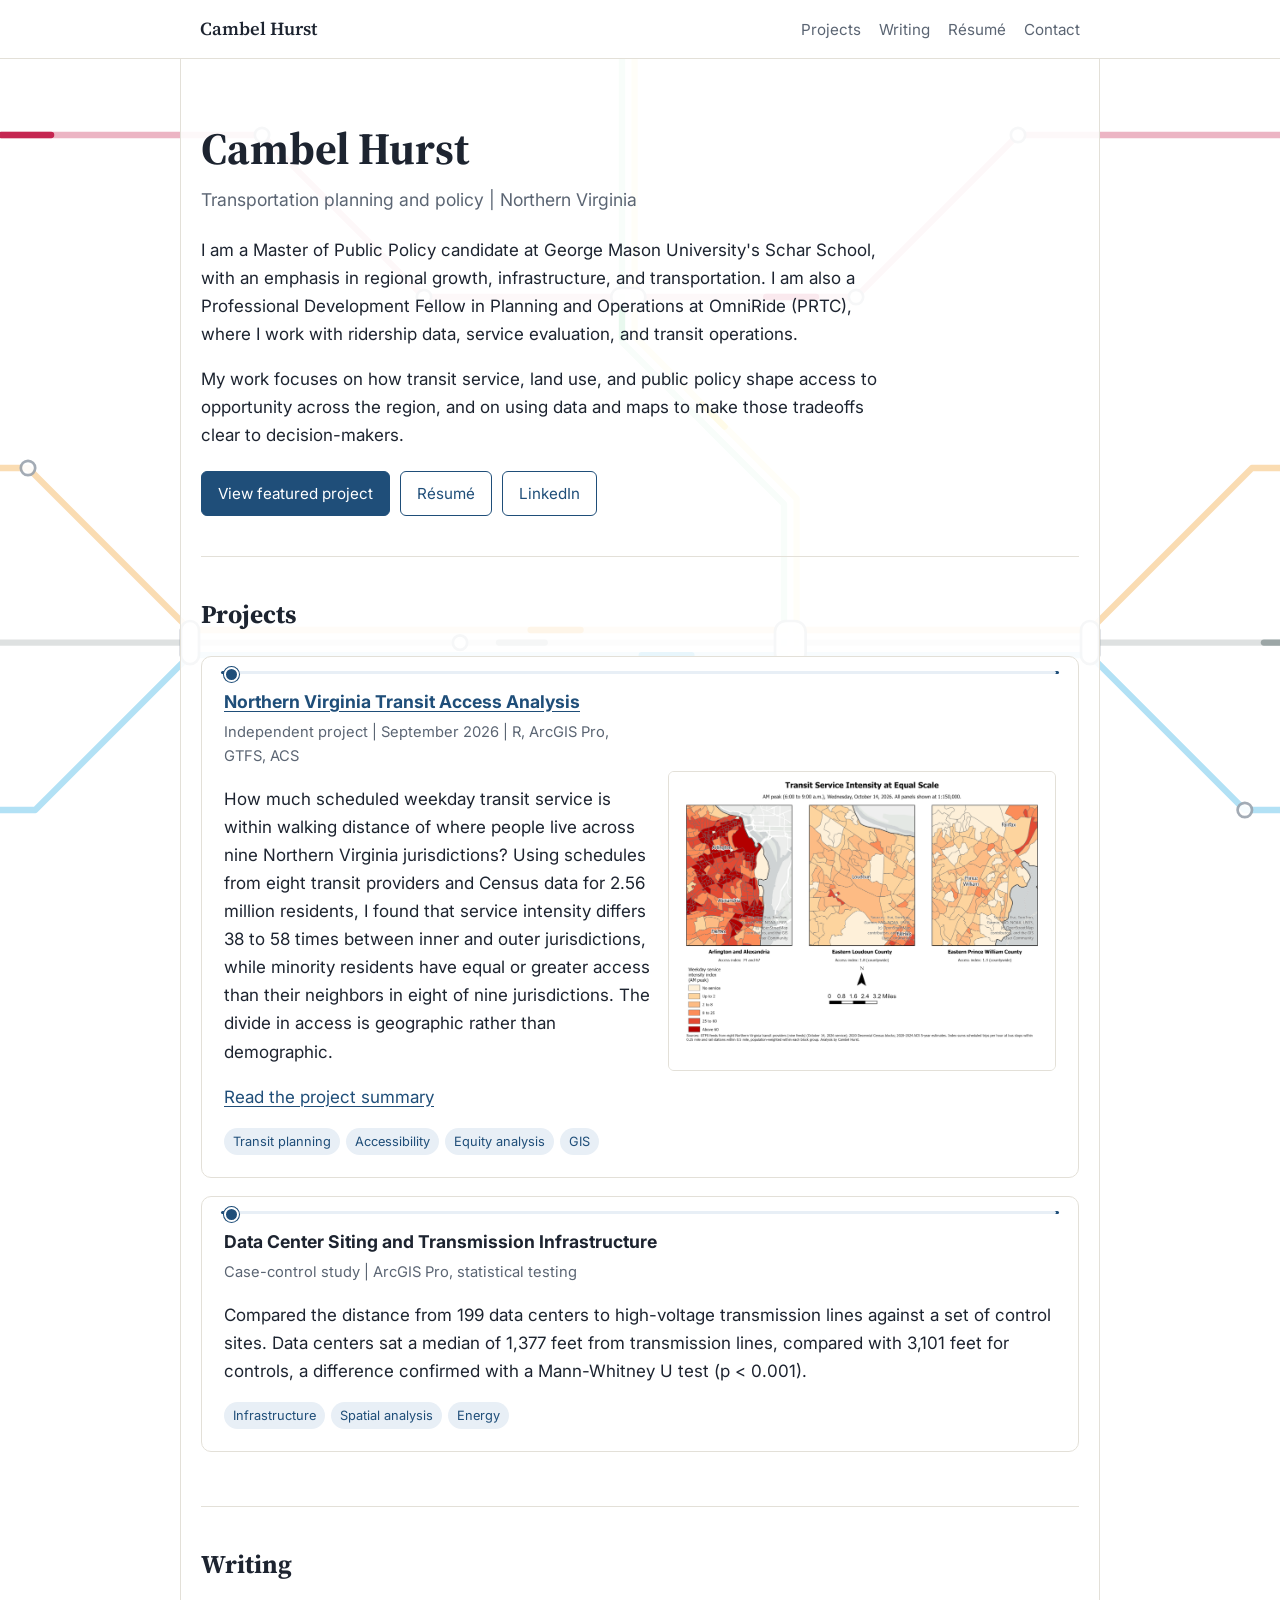
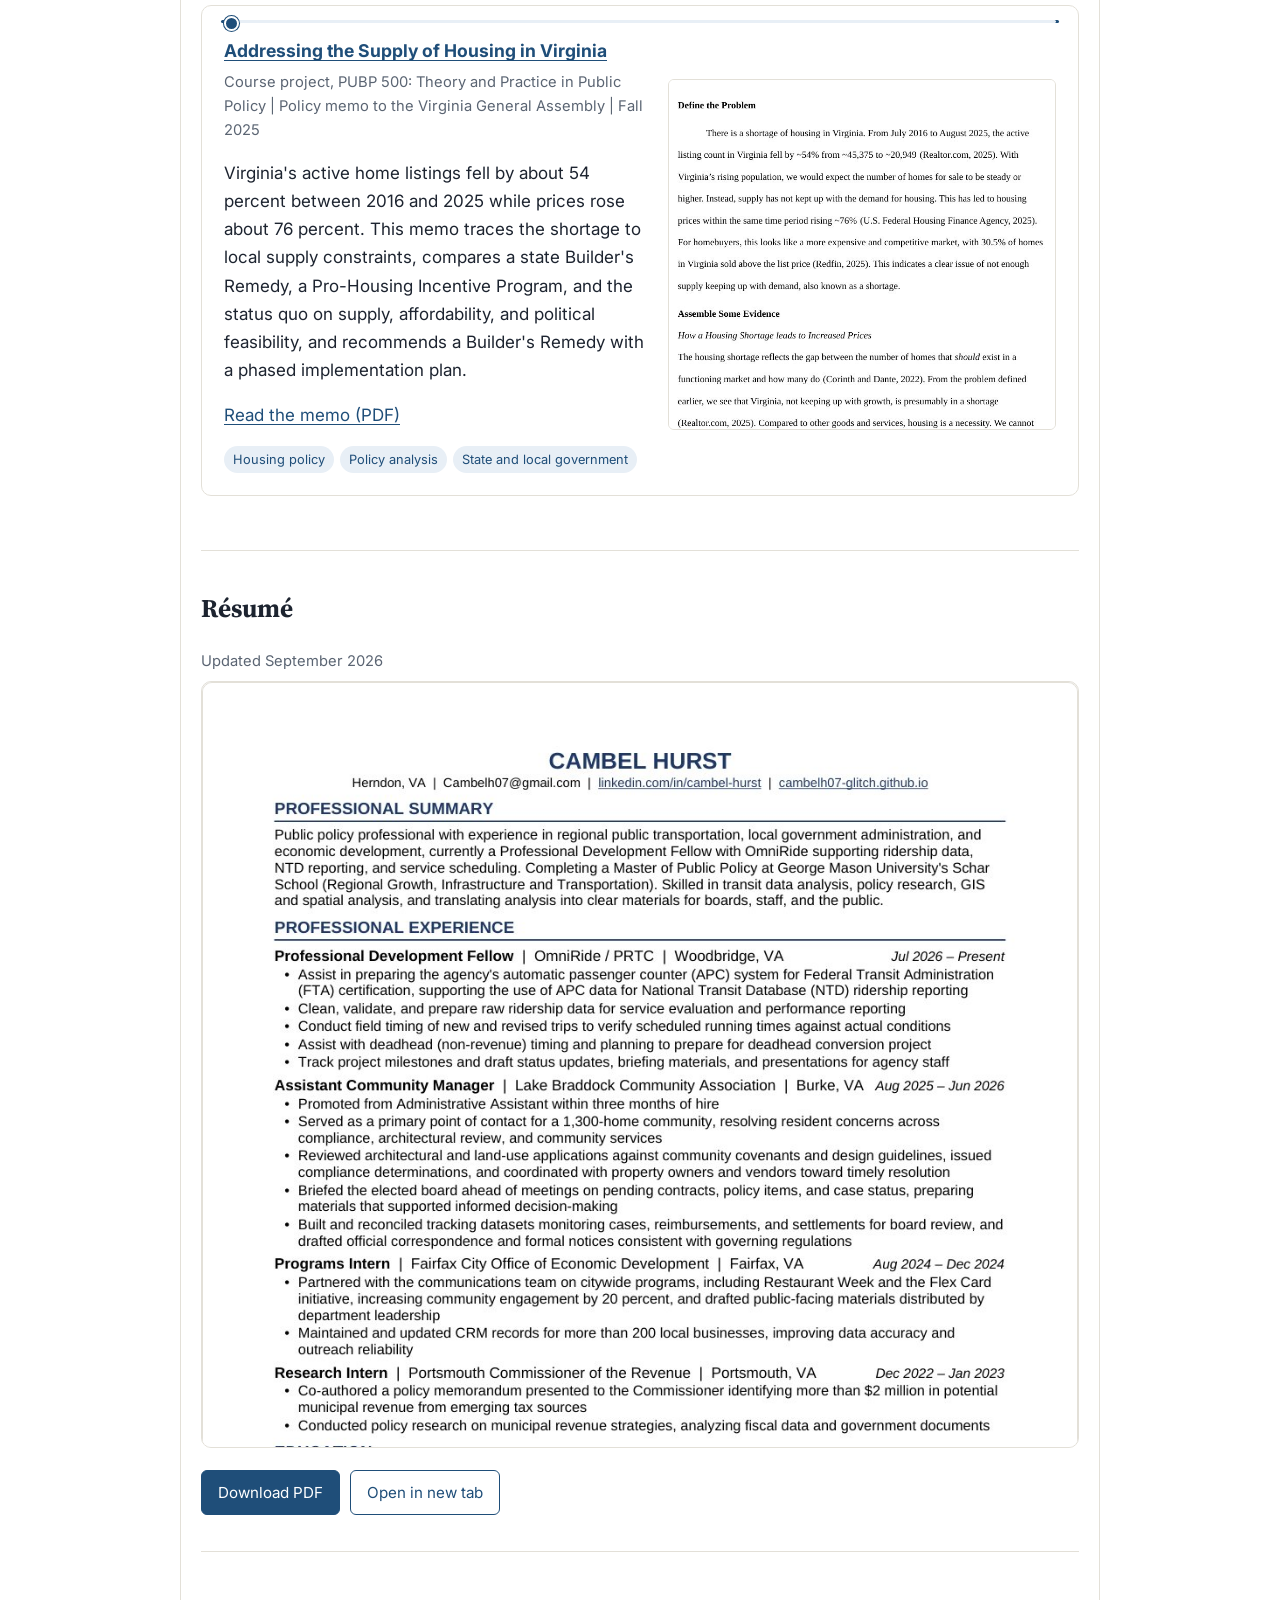
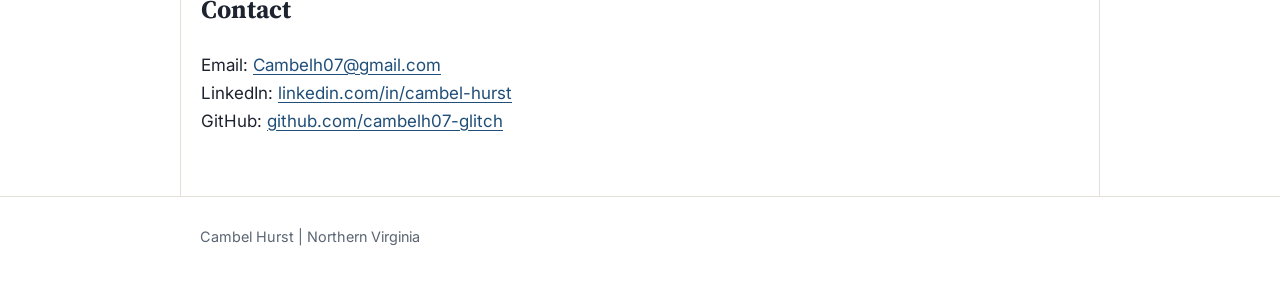
==== commit 0dc3aa9c: "Note housing memo was a PUBP 500 course project" ====
--- a/index.html
+++ b/index.html
@@ -85,7 +85,7 @@
     <article class="card feature anim-card">
       <div>
         <h3><a href="assets/docs/Cambel_Hurst_Policy_Memo_Virginia_Housing.pdf">Addressing the Supply of Housing in Virginia</a></h3>
-        <p class="meta">Policy memo to the Virginia General Assembly | October 2025</p>
+        <p class="meta">Course project, PUBP 500: Theory and Practice in Public Policy | Policy memo to the Virginia General Assembly | Fall 2025</p>
         <p>Virginia's active home listings fell by about 54 percent between 2016 and 2025 while prices rose about 76 percent. This memo traces the shortage to local supply constraints, compares a state Builder's Remedy, a Pro-Housing Incentive Program, and the status quo on supply, affordability, and political feasibility, and recommends a Builder's Remedy with a phased implementation plan.</p>
         <p><a href="assets/docs/Cambel_Hurst_Policy_Memo_Virginia_Housing.pdf">Read the memo (PDF)</a></p>
         <ul class="tags"><li>Housing policy</li><li>Policy analysis</li><li>State and local government</li></ul>
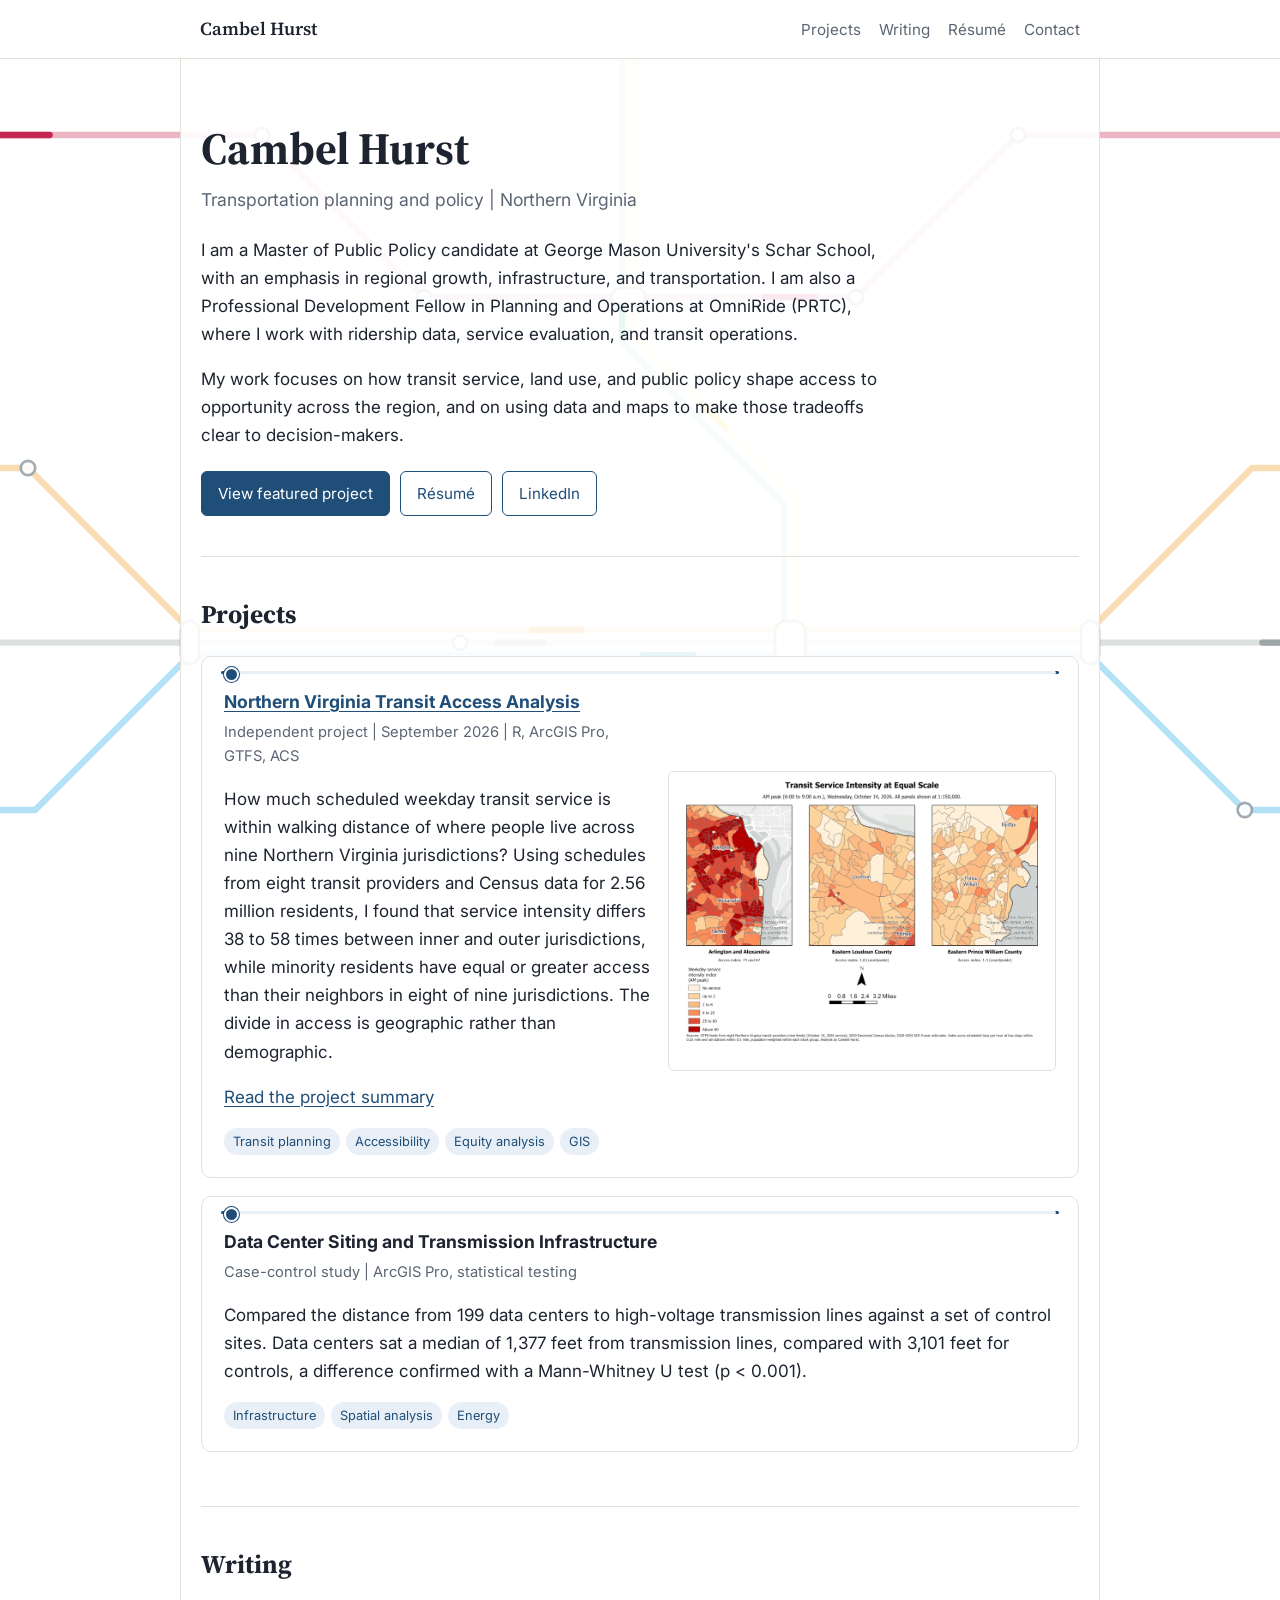
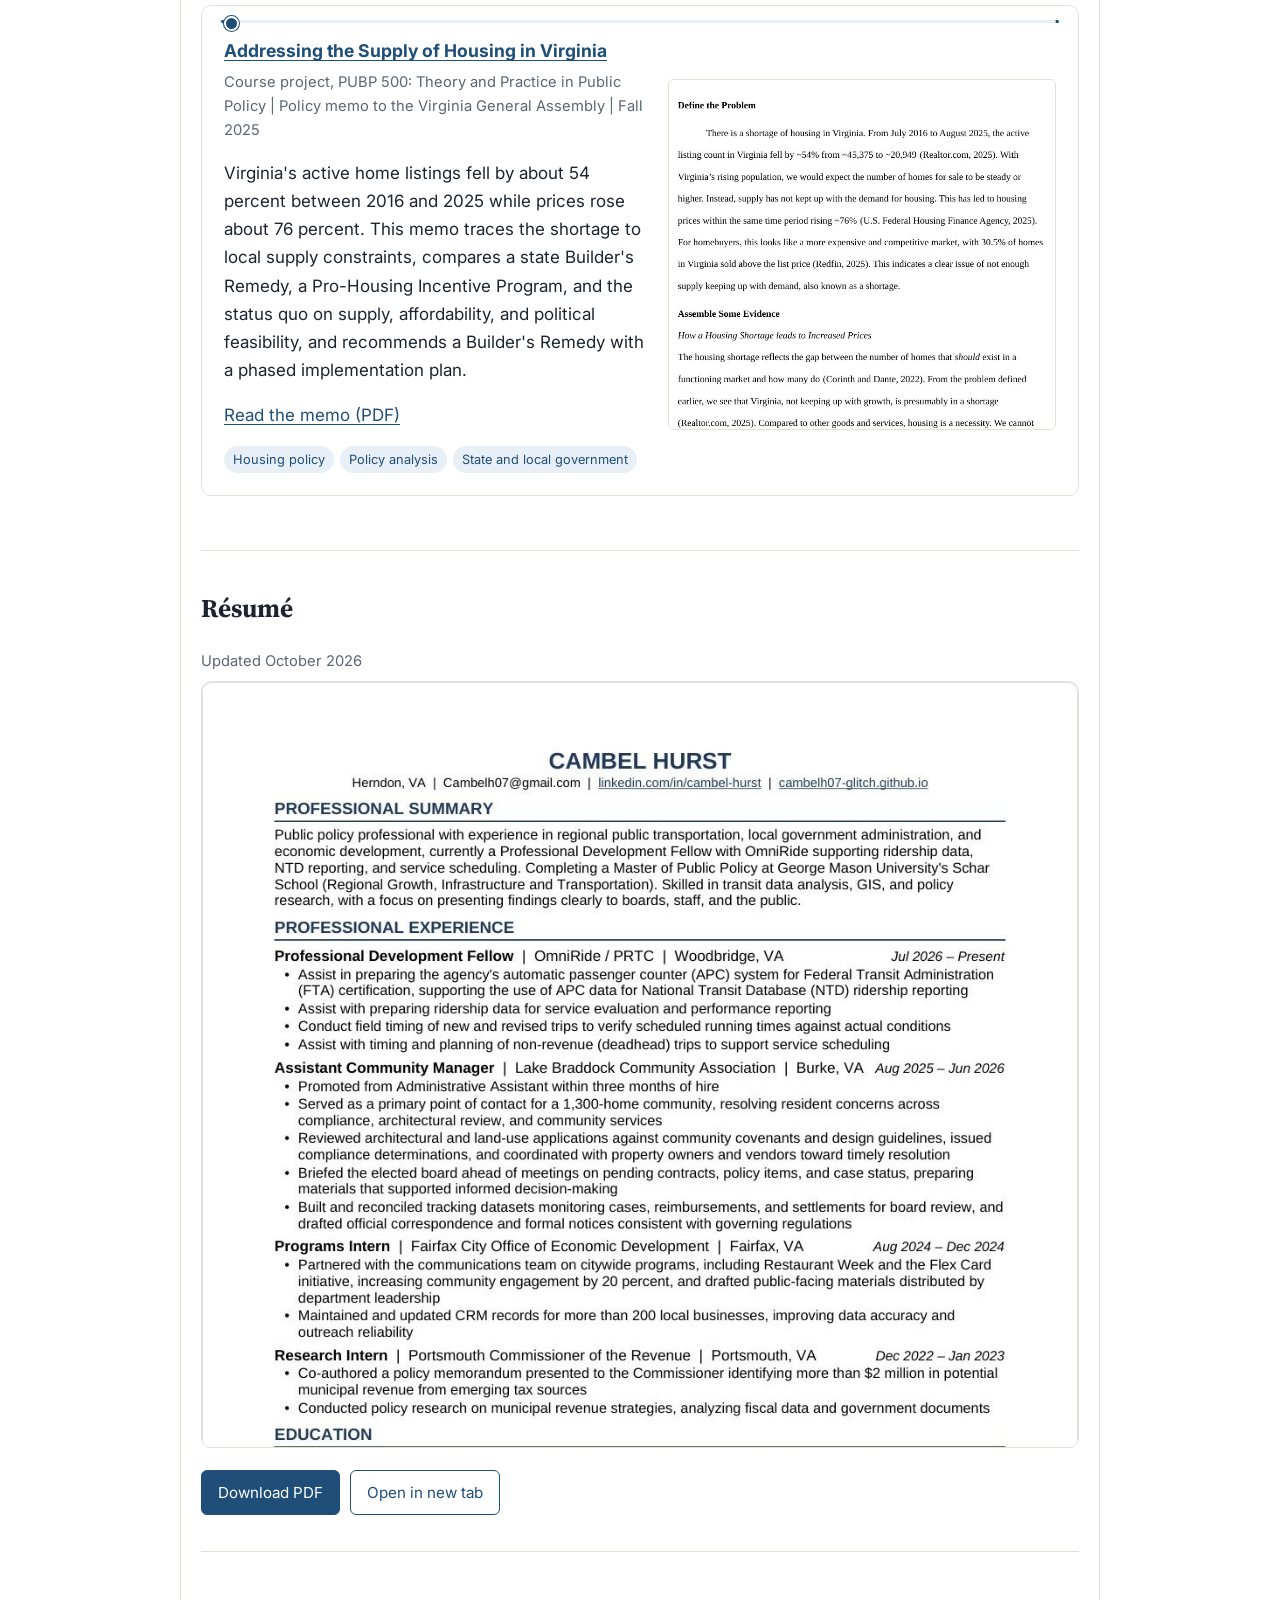
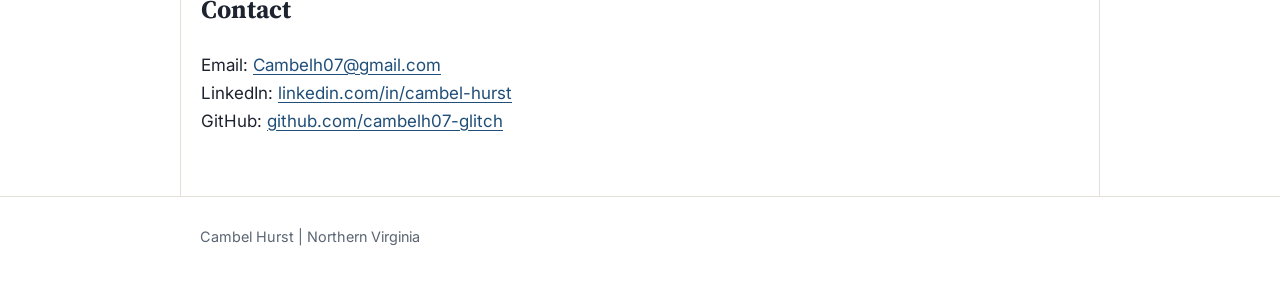
==== commit a8291138: "Update résumé date and add README" ====
--- a/index.html
+++ b/index.html
@@ -99,7 +99,7 @@
        and assets/img/resume-preview.jpg (the image shown on phones). -->
   <section id="resume">
     <h2>Résumé</h2>
-    <p class="meta">Updated September 2026</p>
+    <p class="meta">Updated October 2026</p>
     <div class="resume-embed">
       <object data="assets/docs/Cambel_Hurst_Resume.pdf#view=FitH&amp;toolbar=0&amp;navpanes=0" type="application/pdf" aria-label="Résumé of Cambel Hurst (PDF)">
         <a href="assets/docs/Cambel_Hurst_Resume.pdf"><img src="assets/img/resume-preview.jpg" alt="One-page résumé of Cambel Hurst" loading="lazy"></a>
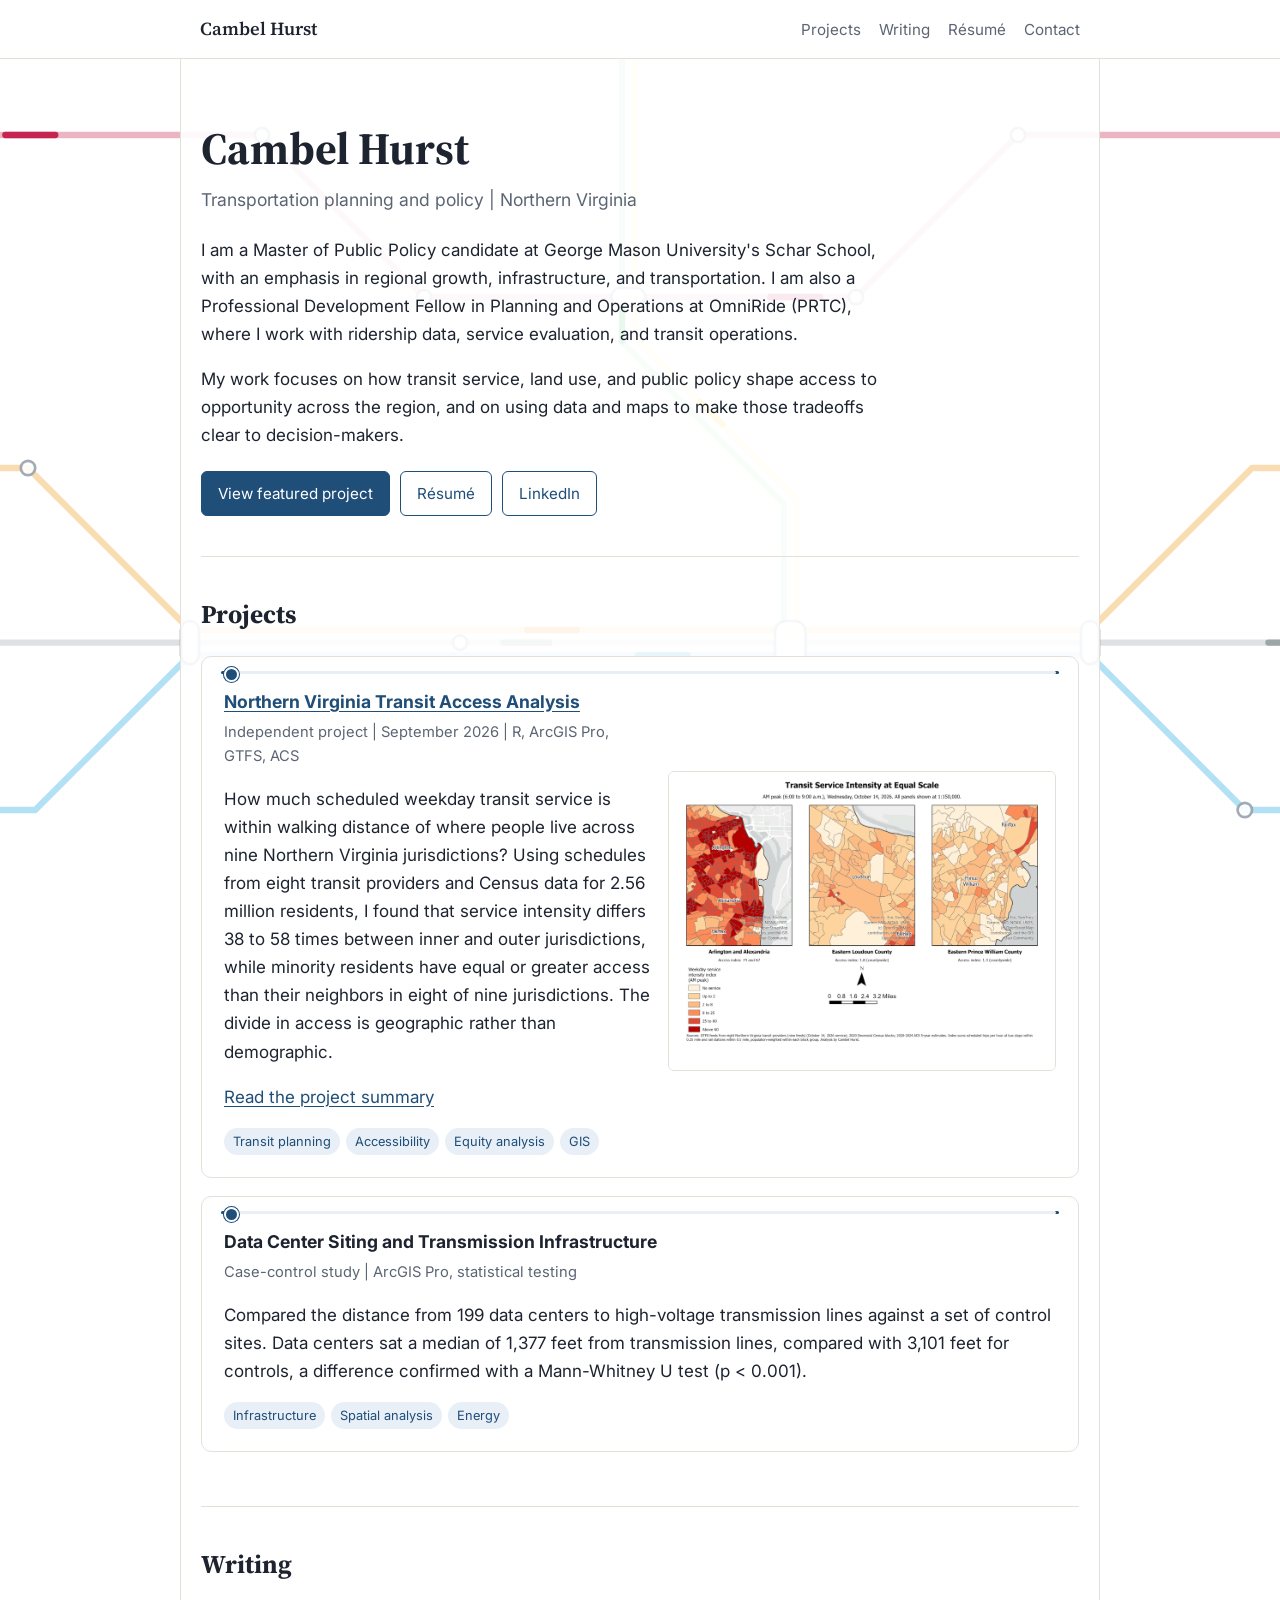
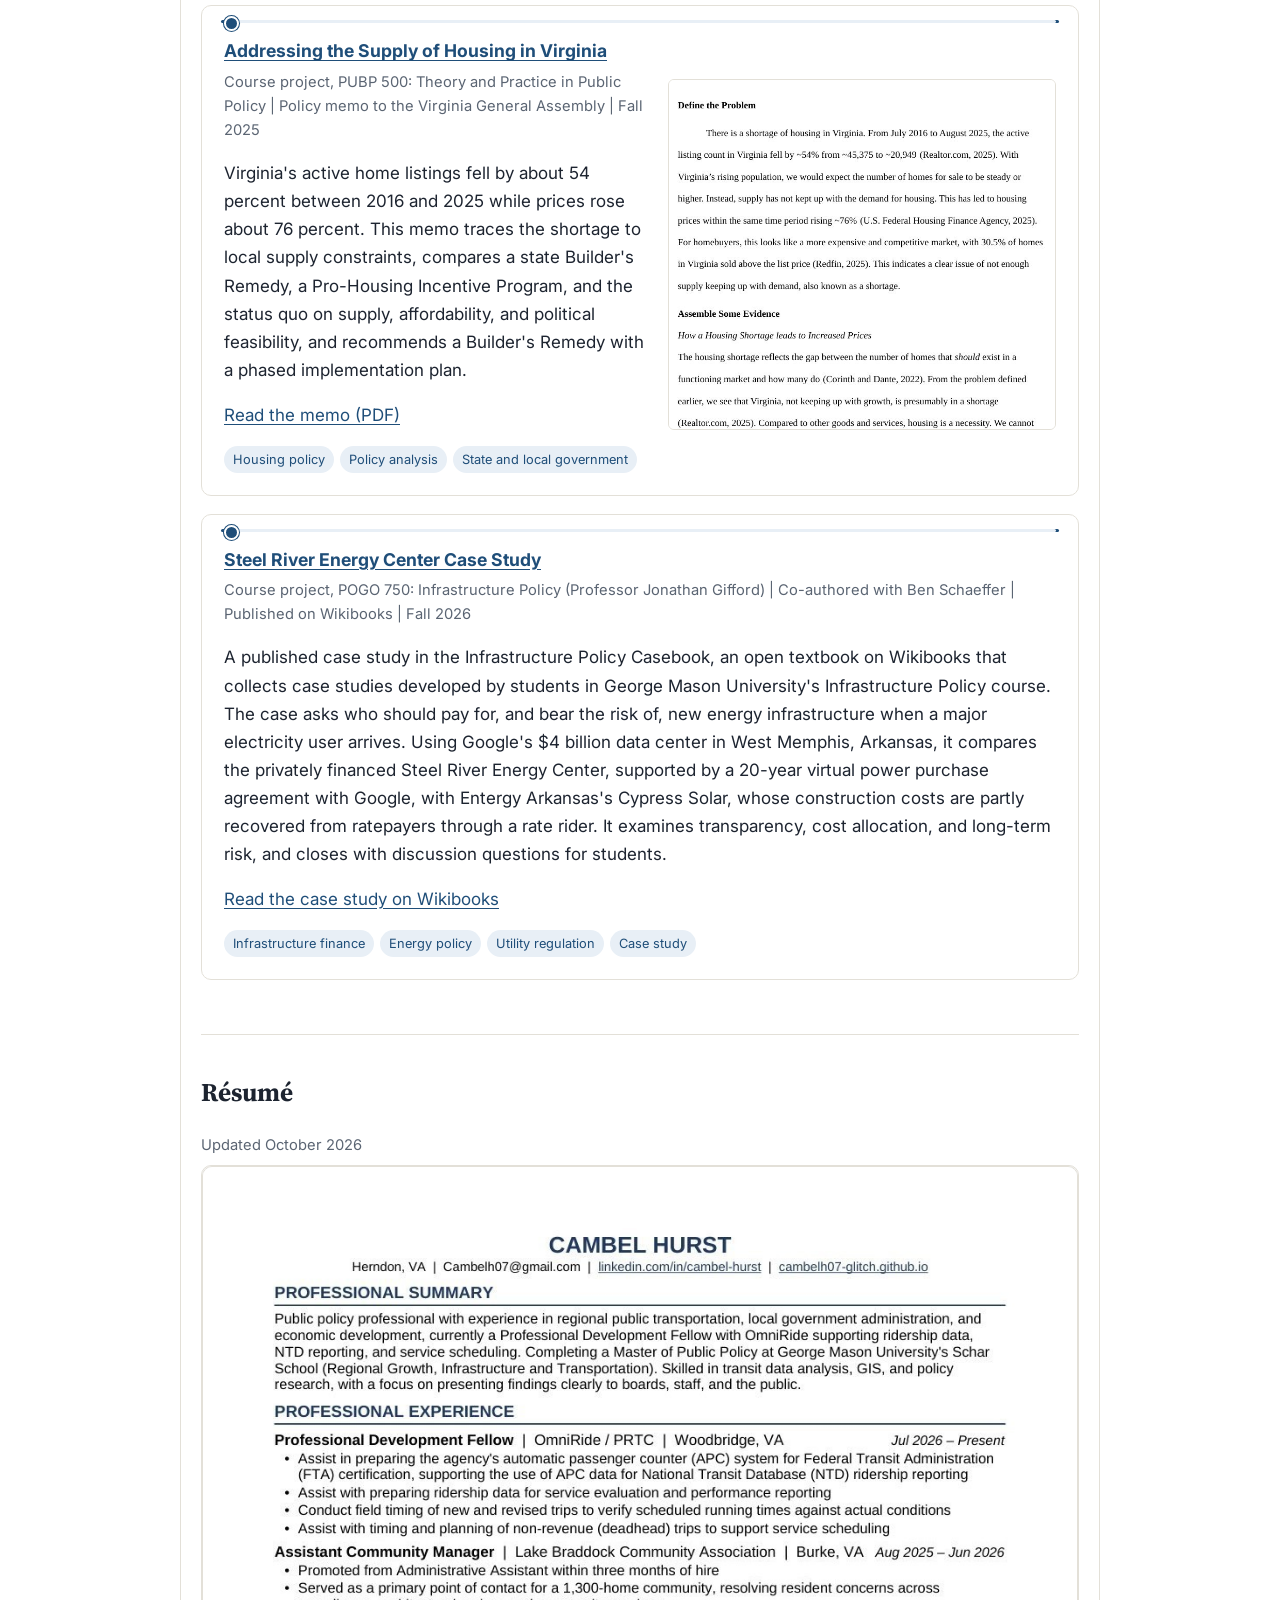
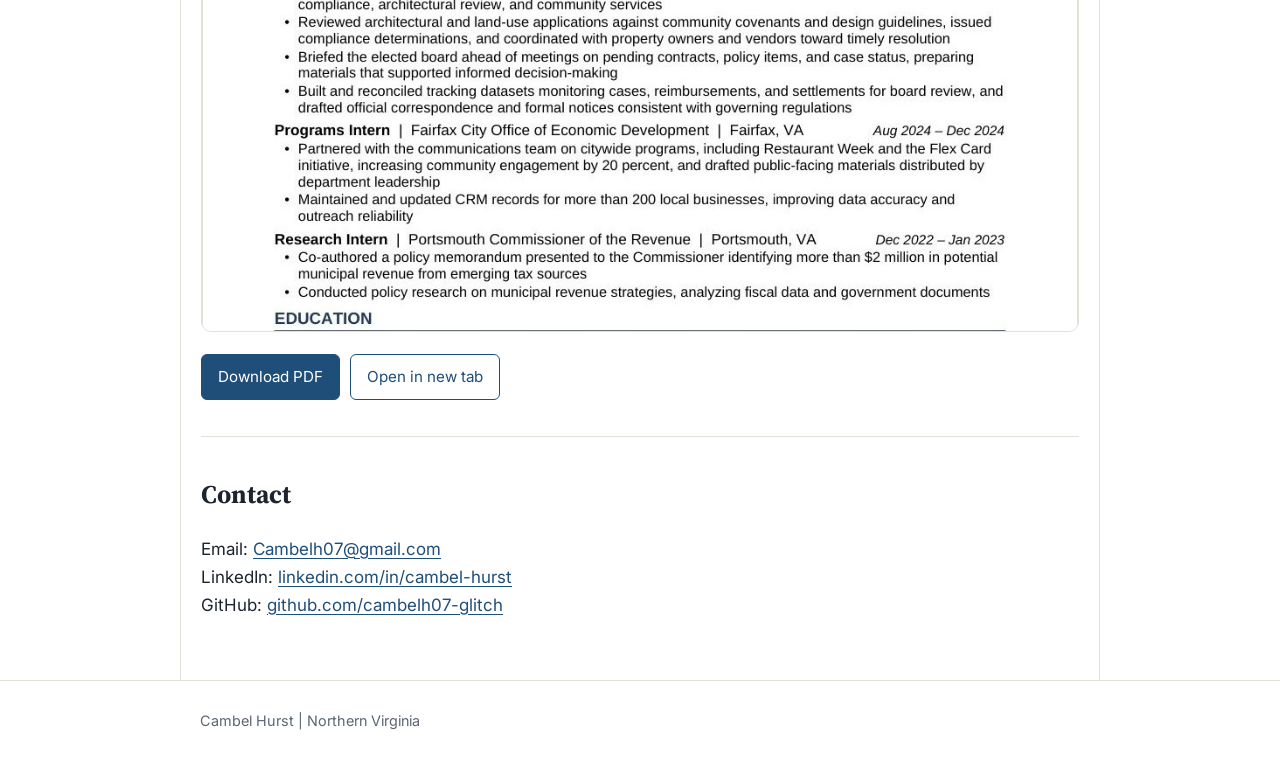
==== commit 641a7660: "Add Steel River Energy Center case study to Writing section" ====
--- a/index.html
+++ b/index.html
@@ -92,6 +92,14 @@
       </div>
       <a href="assets/docs/Cambel_Hurst_Policy_Memo_Virginia_Housing.pdf"><img src="assets/img/memo-preview.jpg" alt="First page of the policy memo on Virginia's housing supply" loading="lazy"></a>
     </article>
+
+    <article class="card anim-card">
+      <h3><a href="https://en.wikibooks.org/wiki/Infrastructure_Policy_Casebook/Steel_River_Energy_Center">Steel River Energy Center Case Study</a></h3>
+      <p class="meta">Course project, POGO 750: Infrastructure Policy (Professor Jonathan Gifford) | Co-authored with Ben Schaeffer | Published on Wikibooks | Fall 2026</p>
+      <p>A published case study in the Infrastructure Policy Casebook, an open textbook on Wikibooks that collects case studies developed by students in George Mason University's Infrastructure Policy course. The case asks who should pay for, and bear the risk of, new energy infrastructure when a major electricity user arrives. Using Google's $4 billion data center in West Memphis, Arkansas, it compares the privately financed Steel River Energy Center, supported by a 20-year virtual power purchase agreement with Google, with Entergy Arkansas's Cypress Solar, whose construction costs are partly recovered from ratepayers through a rate rider. It examines transparency, cost allocation, and long-term risk, and closes with discussion questions for students.</p>
+      <p><a href="https://en.wikibooks.org/wiki/Infrastructure_Policy_Casebook/Steel_River_Energy_Center">Read the case study on Wikibooks</a></p>
+      <ul class="tags"><li>Infrastructure finance</li><li>Energy policy</li><li>Utility regulation</li><li>Case study</li></ul>
+    </article>
   </section>
 
   <!-- ===== RESUME =====
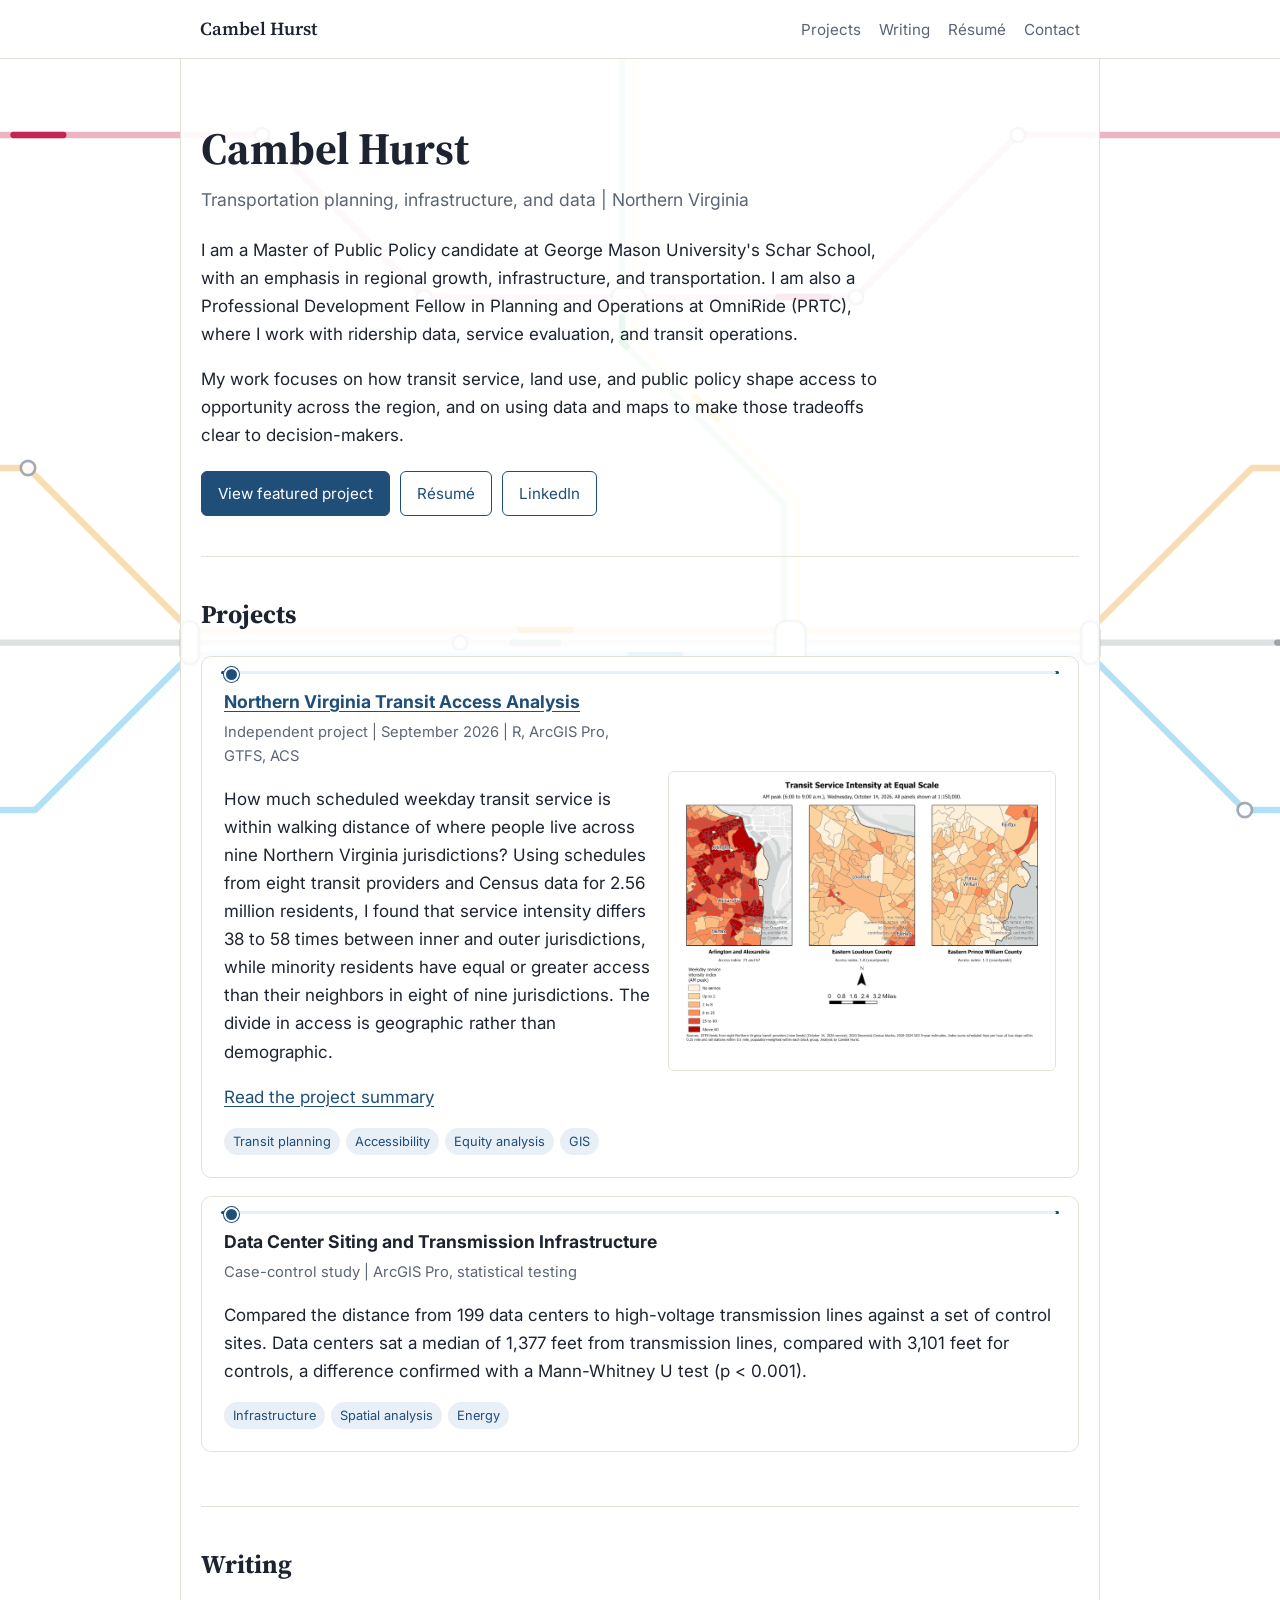
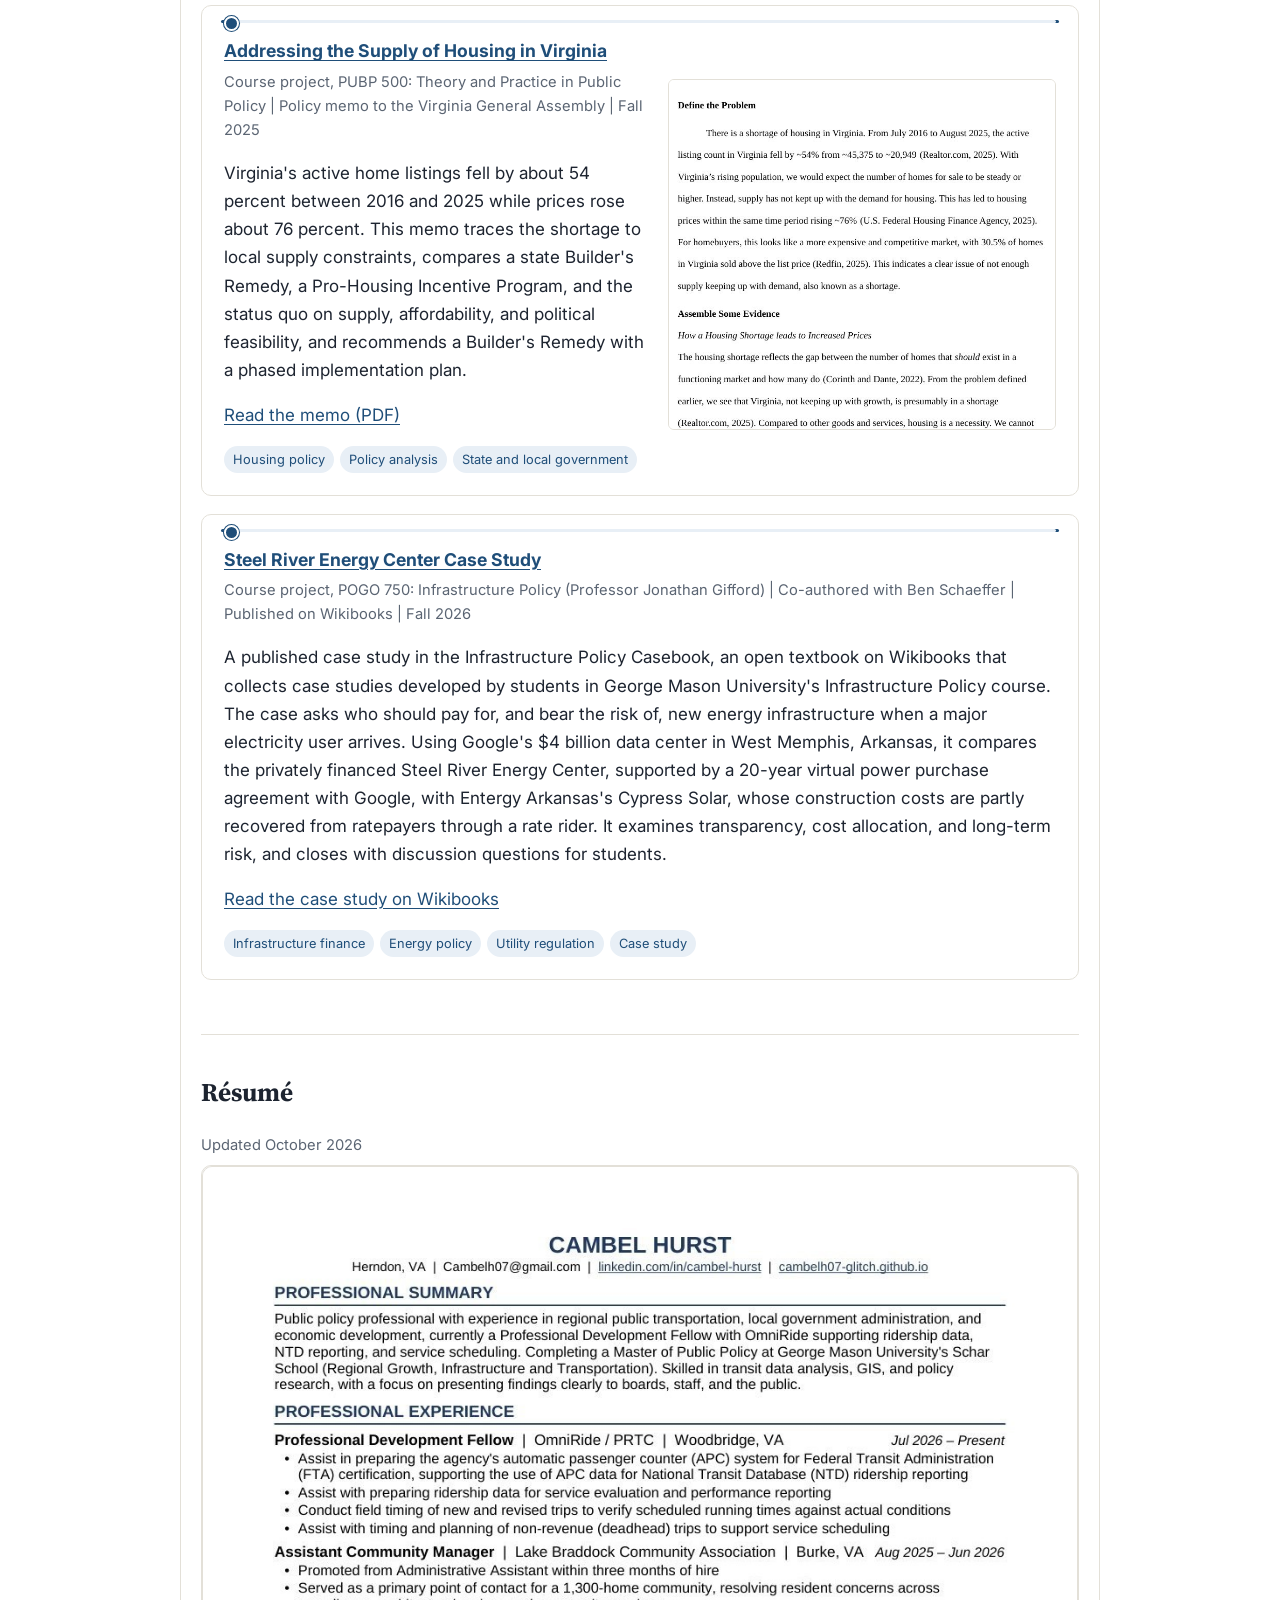
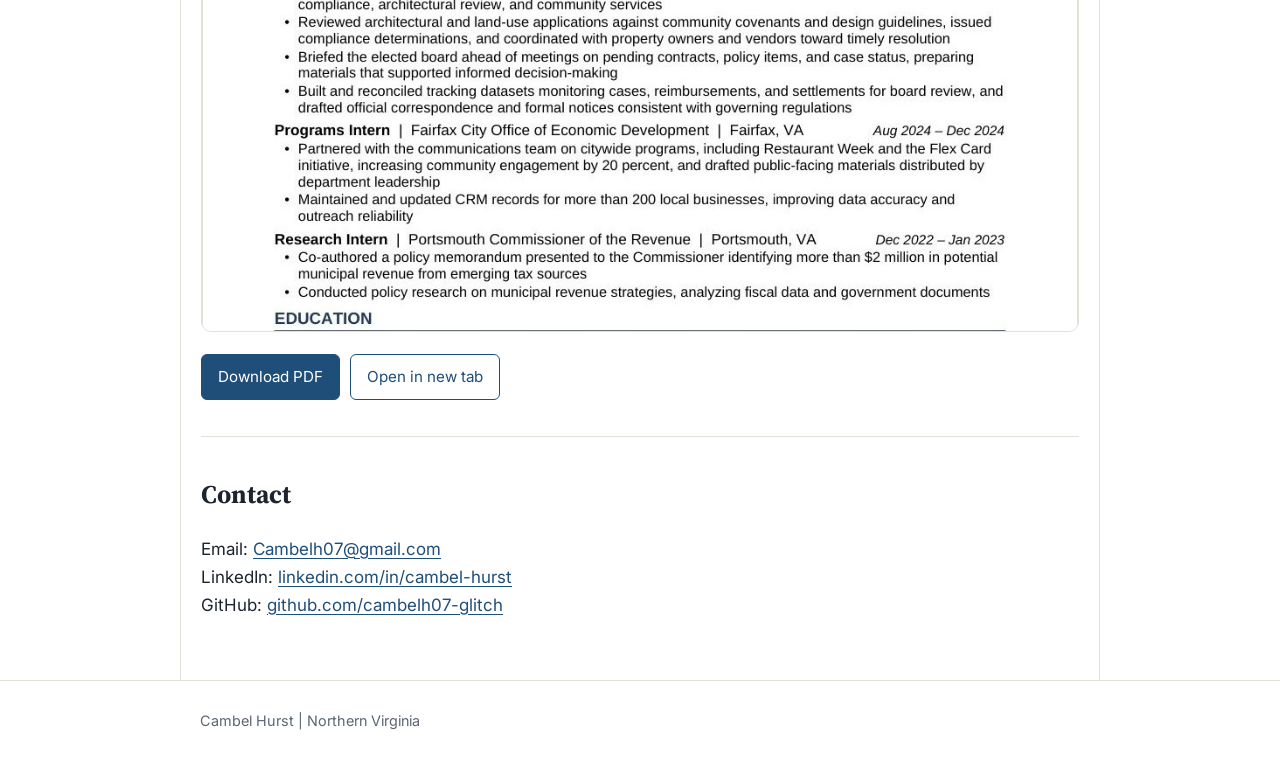
==== commit 37b8cf2b: "Update homepage subtitle to include infrastructure and data" ====
--- a/index.html
+++ b/index.html
@@ -44,7 +44,7 @@
   <!-- ===== ABOUT (edit the text below) ===== -->
   <div class="hero">
     <h1>Cambel Hurst</h1>
-    <p class="role">Transportation planning and policy | Northern Virginia</p>
+    <p class="role">Transportation planning, infrastructure, and data | Northern Virginia</p>
     <p>I am a Master of Public Policy candidate at George Mason University's Schar School, with an emphasis in regional growth, infrastructure, and transportation. I am also a Professional Development Fellow in Planning and Operations at OmniRide (PRTC), where I work with ridership data, service evaluation, and transit operations.</p>
     <p>My work focuses on how transit service, land use, and public policy shape access to opportunity across the region, and on using data and maps to make those tradeoffs clear to decision-makers.</p>
     <div class="links">
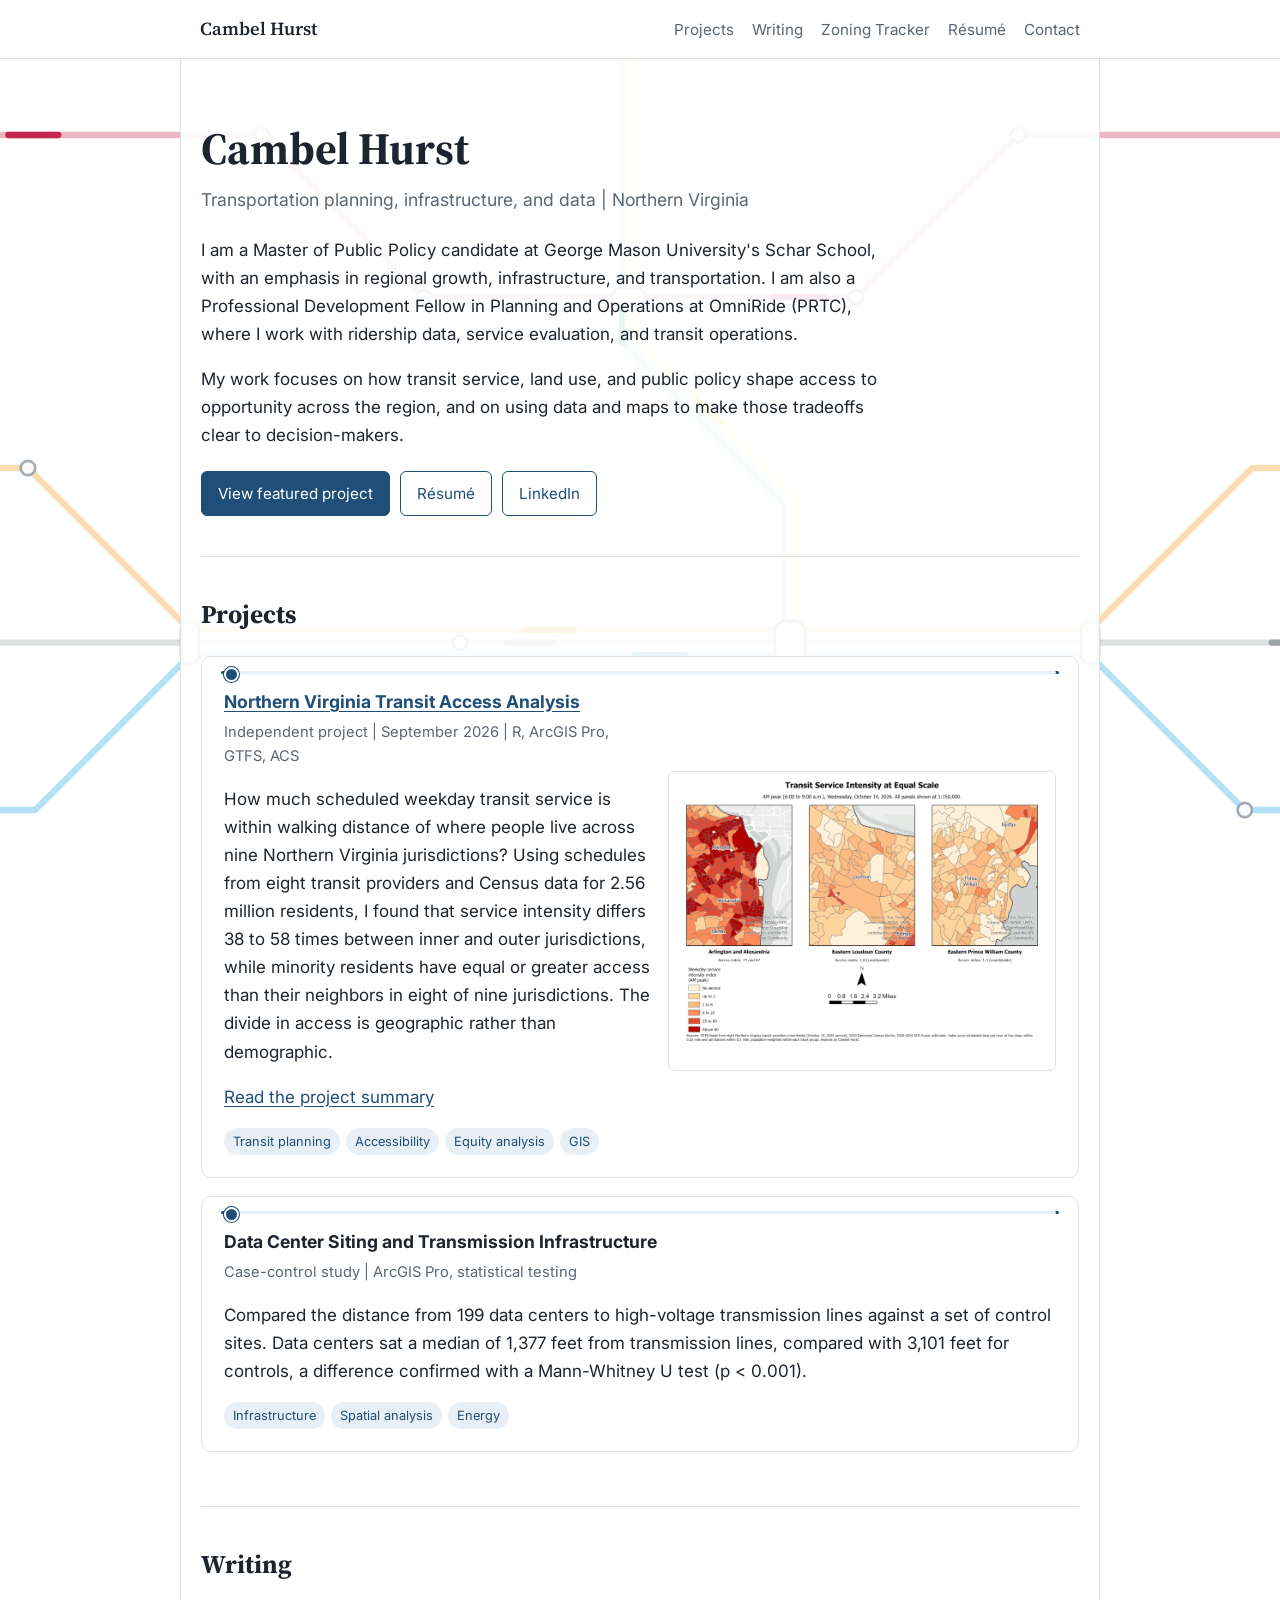
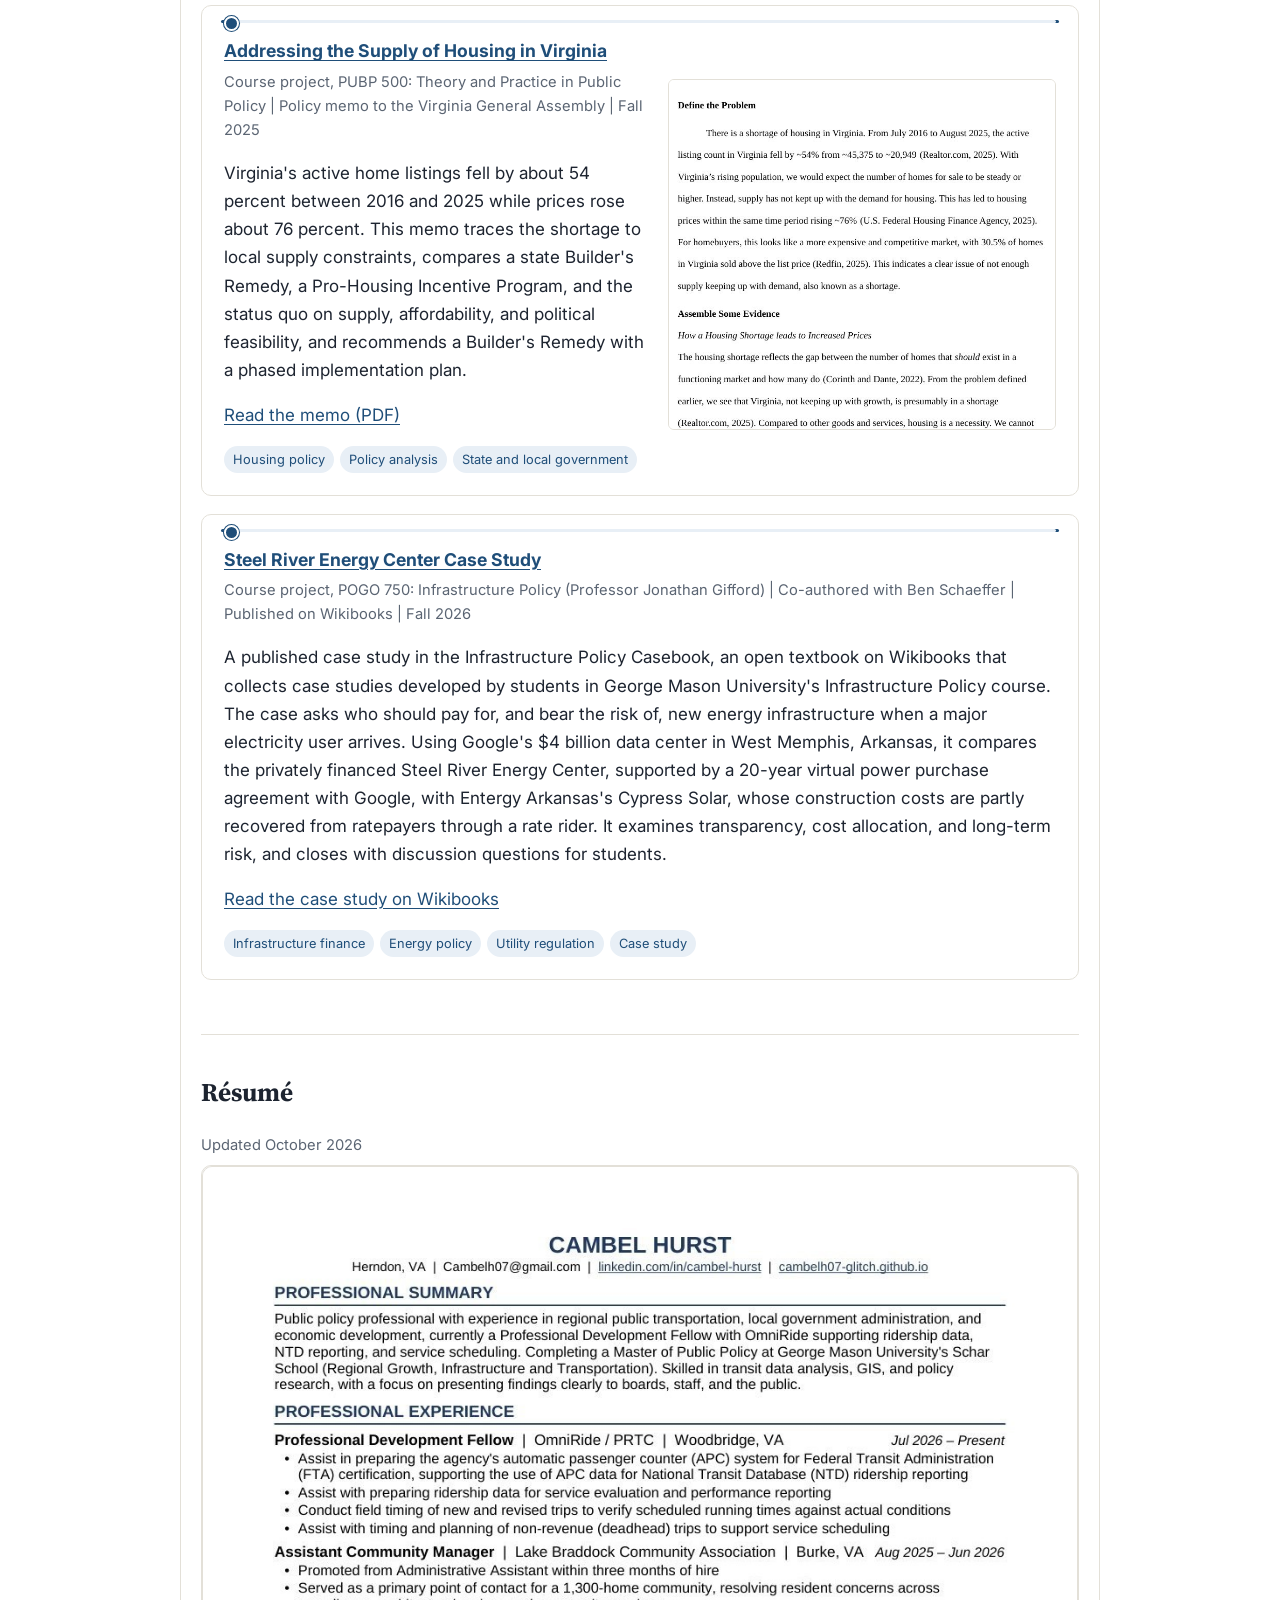
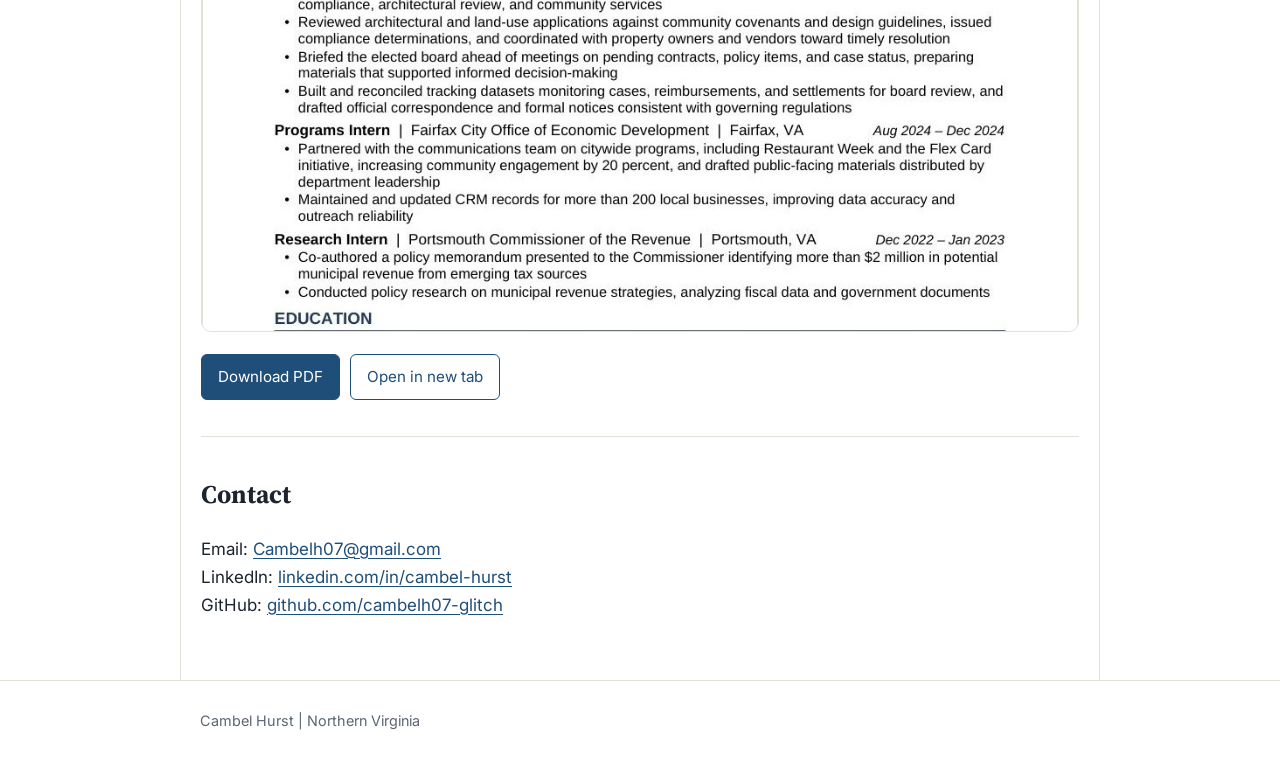
==== commit cac5e13e: "Add Fairfax County zoning case tracker as its own tab - New page projects/fairfax-zoning-tracker.htm" ====
--- a/index.html
+++ b/index.html
@@ -33,6 +33,7 @@
     <nav class="nav">
       <a href="#projects">Projects</a>
       <a href="#writing">Writing</a>
+      <a href="projects/fairfax-zoning-tracker.html">Zoning Tracker</a>
       <a href="#resume">Résumé</a>
       <a href="#contact">Contact</a>
     </nav>
